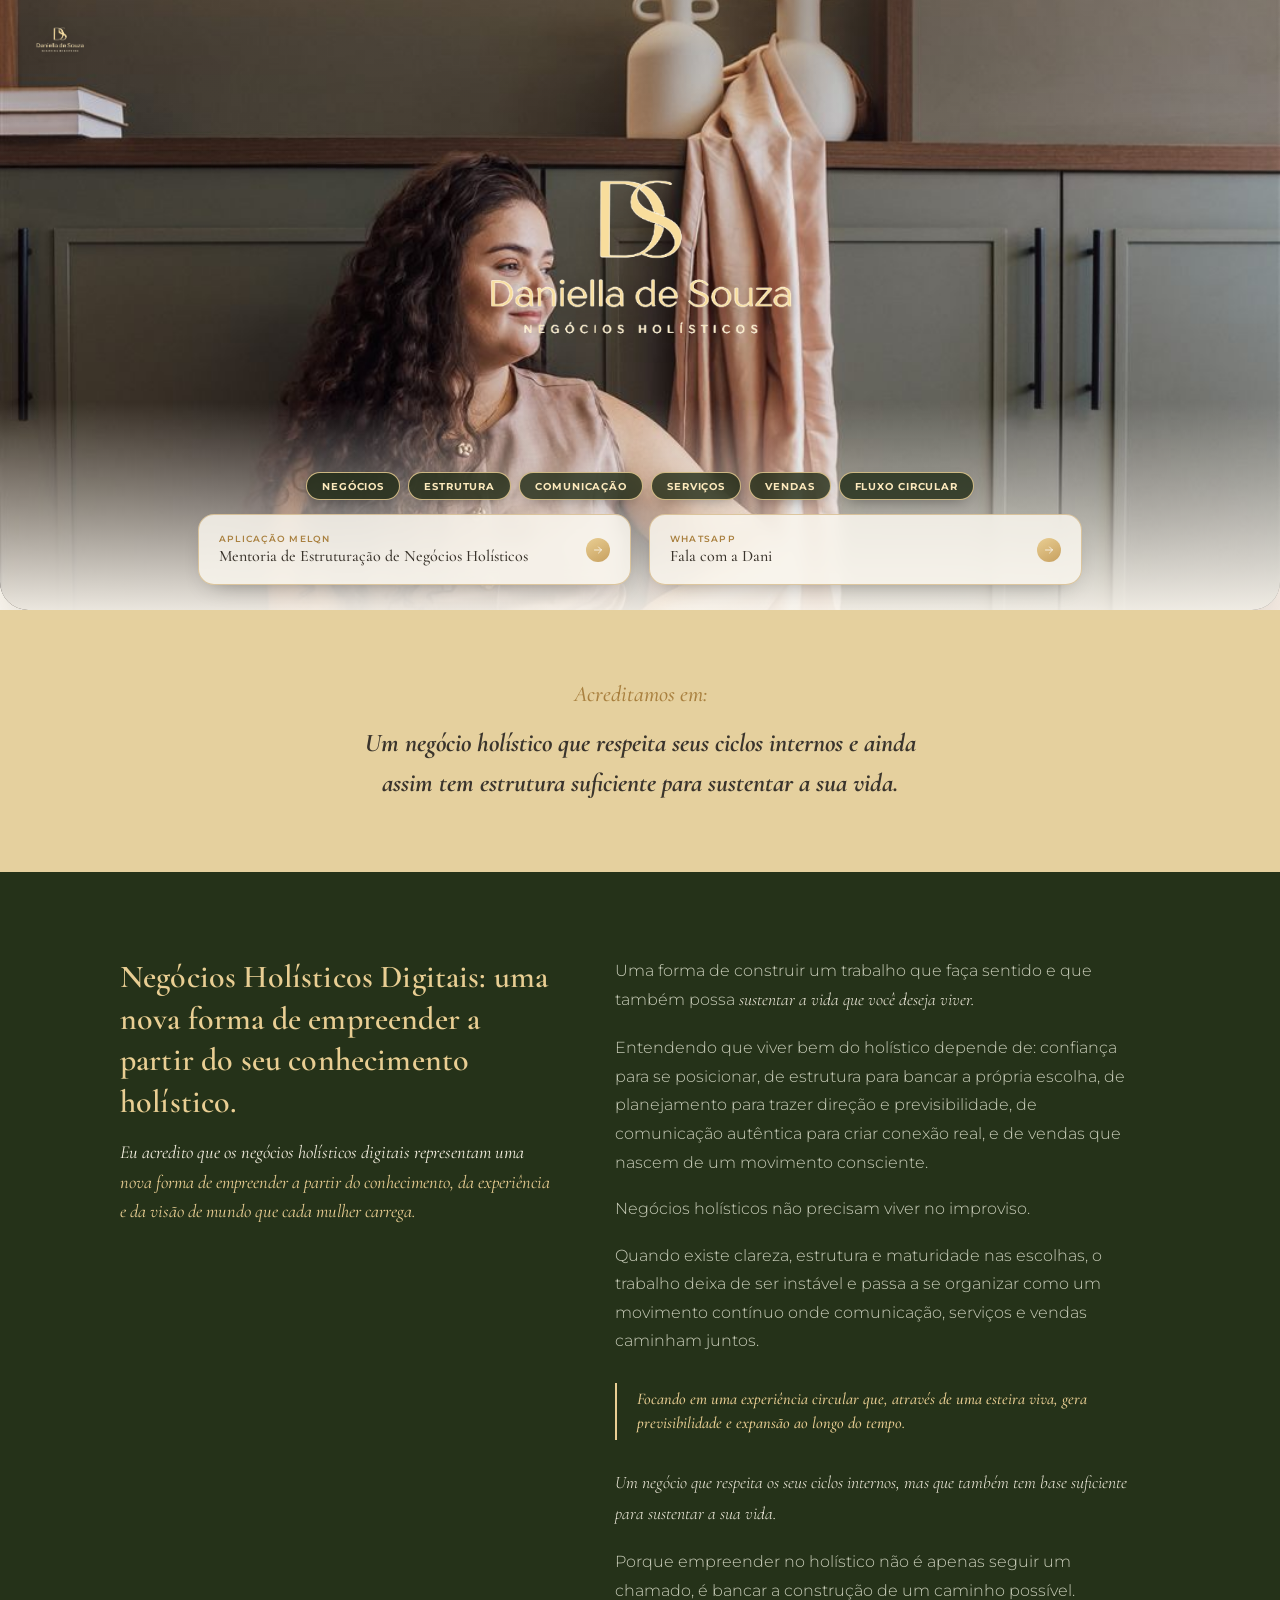
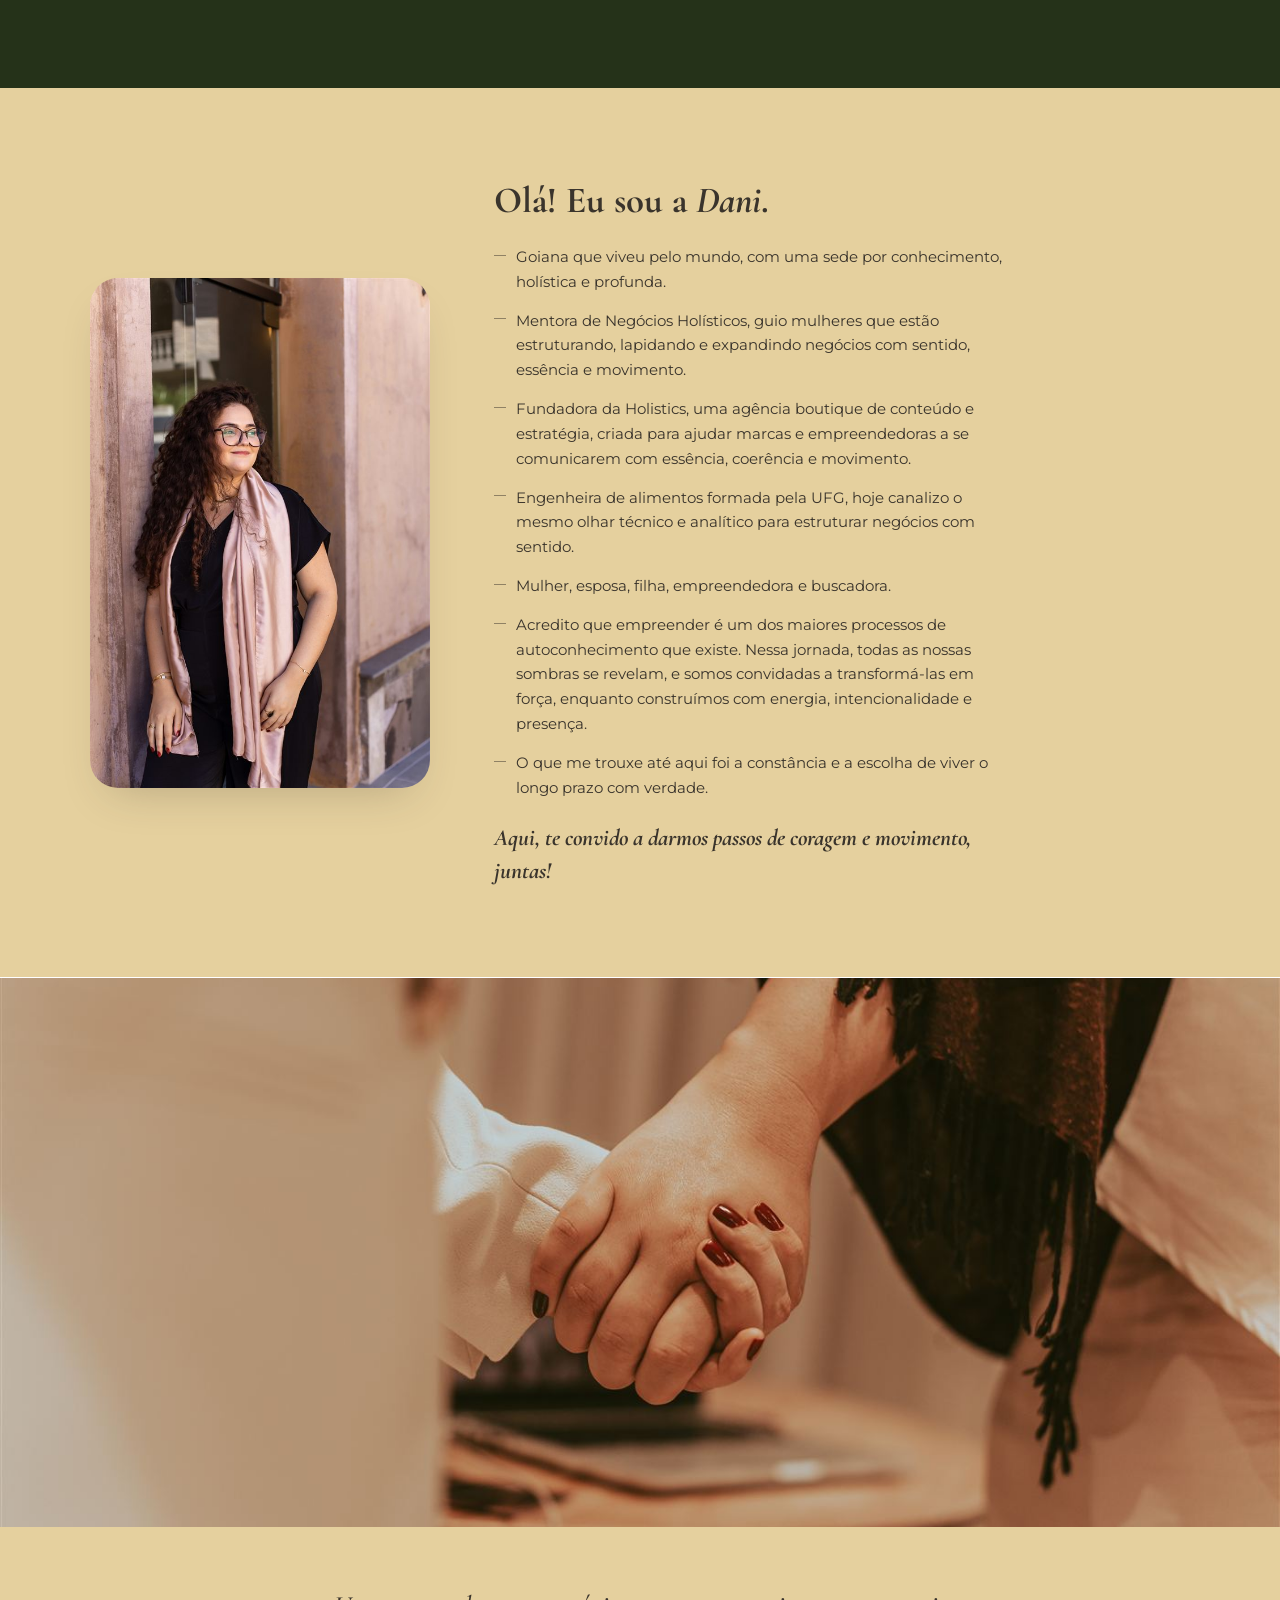
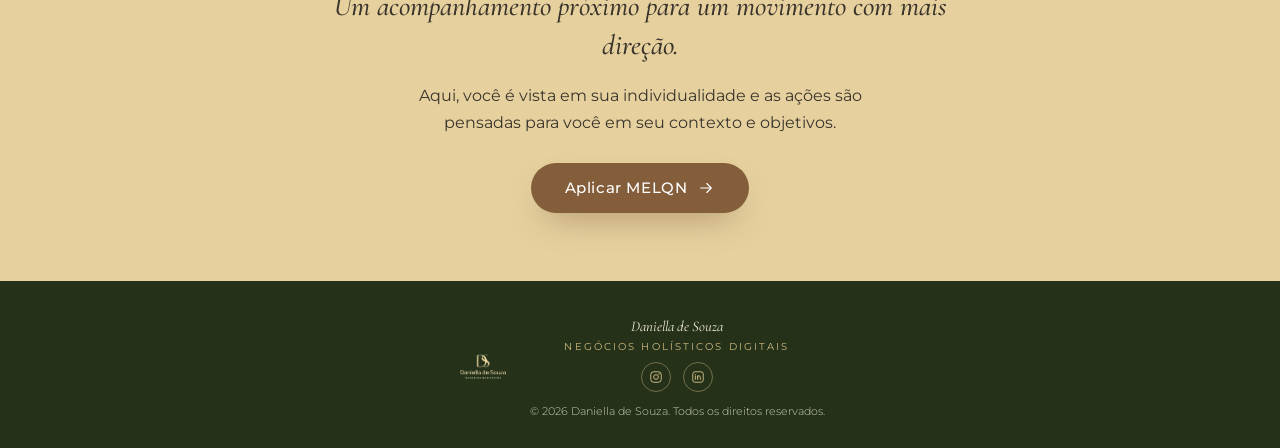
==== home/index.html @ 1b96b74e "Mover site para /home e redirecionar a raiz para /home" ====
<!DOCTYPE html>
<html lang="pt-BR">
<head>
<meta charset="UTF-8">
<meta name="viewport" content="width=device-width, initial-scale=1, viewport-fit=cover">
<title>Daniella de Souza — Negócios Holísticos</title>
<meta name="description" content="Mentora de Negócios Holísticos. Um acompanhamento próximo para um movimento com mais direção.">

<meta property="og:title" content="Daniella de Souza — Negócios Holísticos">
<meta property="og:description" content="Um acompanhamento próximo para um movimento com mais direção.">
<meta property="og:image" content="assets/hero.jpg">
<meta property="og:type" content="profile">
<meta name="theme-color" content="#F5EFE4">

<link rel="icon" type="image/png" href="assets/logo.png">

<link rel="preconnect" href="https://fonts.googleapis.com">
<link rel="preconnect" href="https://fonts.gstatic.com" crossorigin>
<link href="https://fonts.googleapis.com/css2?family=Cormorant+Garamond:ital,wght@0,300;0,400;0,500;0,600;0,700;1,400;1,500;1,600;1,700&family=Montserrat:wght@300;400;500;600;700&display=swap" rel="stylesheet">

<link rel="stylesheet" href="css/style.css">
</head>
<body>

<div class="backdrop" aria-hidden="true"></div>

<img class="site-logo" src="assets/logo.png" alt="Daniella de Souza — Negócios Holísticos">

<main class="page">

  <!-- Bloco 1 — Capa -->
  <header class="hero reveal" data-reveal>
    <div class="hero__frame">
      <img class="hero__img" src="assets/hero.jpg" alt="Daniella de Souza" width="1067" height="1600">
      <div class="hero__overlay"></div>
      <img class="hero__logo" src="assets/logo.png" alt="Daniella de Souza — Negócios Holísticos">

      <div class="hero__overlay-content">
        <ul class="hero__keywords">
          <li>Negócios</li>
          <li>Estrutura</li>
          <li>Comunicação</li>
          <li>Serviços</li>
          <li>Vendas</li>
          <li>Fluxo circular</li>
        </ul>

        <nav class="links" aria-label="Links">
          <a class="link-card" href="https://form.respondi.app/4OefcduW" target="_blank" rel="noopener noreferrer">
            <span class="link-card__text">
              <span class="link-card__eyebrow">Aplicação MELQN</span>
              <span class="link-card__title">Mentoria de Estruturação de Negócios Holísticos</span>
            </span>
            <span class="link-card__arrow" aria-hidden="true">
              <svg viewBox="0 0 24 24" fill="none"><path d="M5 12h14M13 6l6 6-6 6" stroke="currentColor" stroke-width="1.5" stroke-linecap="round" stroke-linejoin="round"/></svg>
            </span>
          </a>

          <a class="link-card" href="https://wa.me/5562981904847" target="_blank" rel="noopener noreferrer">
            <span class="link-card__text">
              <span class="link-card__eyebrow">WhatsApp</span>
              <span class="link-card__title">Fala com a Dani</span>
            </span>
            <span class="link-card__arrow" aria-hidden="true">
              <svg viewBox="0 0 24 24" fill="none"><path d="M5 12h14M13 6l6 6-6 6" stroke="currentColor" stroke-width="1.5" stroke-linecap="round" stroke-linejoin="round"/></svg>
            </span>
          </a>
        </nav>
      </div>
    </div>
  </header>

  <!-- Bloco 2 — Identidade -->
  <section class="block-identity reveal" data-reveal>
    <h1 class="sr-only">Daniella de Souza — Negócios Holísticos</h1>
    <p class="block-identity__label">Acreditamos em:</p>
    <p class="block-identity__text">Um negócio holístico que respeita seus ciclos internos e ainda assim tem estrutura suficiente para sustentar a sua vida.</p>
  </section>

  <!-- Bloco 3 — Posicionamento -->
  <section class="position reveal" data-reveal>
    <div class="position__grid">
      <div class="position__col1">
        <h2 class="position__title">Negócios Holísticos Digitais: uma nova forma de empreender a partir do seu conhecimento holístico.</h2>
        <p class="position__lead">Eu acredito que os negócios holísticos digitais representam uma <em>nova forma de empreender a partir do conhecimento, da experiência e da visão de mundo que cada mulher carrega.</em></p>
      </div>

      <div class="position__body">
        <p>Uma forma de construir um trabalho que faça sentido e que também possa <em>sustentar a vida que você deseja viver.</em></p>

        <p>Entendendo que viver bem do holístico depende de: confiança para se posicionar, de estrutura para bancar a própria escolha, de planejamento para trazer direção e previsibilidade, de comunicação autêntica para criar conexão real, e de vendas que nascem de um movimento consciente.</p>

        <p>Negócios holísticos não precisam viver no improviso.</p>

        <p>Quando existe clareza, estrutura e maturidade nas escolhas, o trabalho deixa de ser instável e passa a se organizar como um movimento contínuo onde comunicação, serviços e vendas caminham juntos.</p>

        <blockquote class="position__highlight">Focando em uma experiência circular que, através de uma esteira viva, gera previsibilidade e expansão ao longo do tempo.</blockquote>

        <p><em>Um negócio que respeita os seus ciclos internos, mas que também tem base suficiente para sustentar a sua vida.</em></p>

        <p>Porque empreender no holístico não é apenas seguir um chamado, é bancar a construção de um caminho possível.</p>
      </div>
    </div>
  </section>

  <!-- Bloco 4 — Apresentação -->
  <section class="about reveal" data-reveal>
    <div class="about__inner">
      <div class="about__photo">
        <img src="assets/perfil.jpg" alt="Daniella de Souza" width="600" height="900" loading="lazy">
      </div>
      <div class="about__text">
        <h2 class="about__title">Olá! Eu sou a <em>Dani</em>.</h2>
        <ul class="about__list">
          <li>Goiana que viveu pelo mundo, com uma sede por conhecimento, holística e profunda.</li>
          <li>Mentora de Negócios Holísticos, guio mulheres que estão estruturando, lapidando e expandindo negócios com sentido, essência e movimento.</li>
          <li>Fundadora da Holistics, uma agência boutique de conteúdo e estratégia, criada para ajudar marcas e empreendedoras a se comunicarem com essência, coerência e movimento.</li>
          <li>Engenheira de alimentos formada pela UFG, hoje canalizo o mesmo olhar técnico e analítico para estruturar negócios com sentido.</li>
          <li>Mulher, esposa, filha, empreendedora e buscadora.</li>
          <li>Acredito que empreender é um dos maiores processos de autoconhecimento que existe. Nessa jornada, todas as nossas sombras se revelam, e somos convidadas a transformá-las em força, enquanto construímos com energia, intencionalidade e presença.</li>
          <li>O que me trouxe até aqui foi a constância e a escolha de viver o longo prazo com verdade.</li>
        </ul>
        <p class="about__closing">Aqui, te convido a darmos passos de coragem e movimento, juntas!</p>
      </div>
    </div>
  </section>

  <!-- Bloco 5 — CTA final -->
  <section class="final-cta reveal" data-reveal aria-label="Chamada final para ação">
    <div class="final-cta__photo">
      <img src="assets/final.jpg" alt="Um acompanhamento próximo, mãos dadas" width="1400" height="933" loading="lazy">
    </div>
    <div class="final-cta__content">
      <p class="final-cta__quote">Um acompanhamento próximo para um movimento com mais direção.</p>
      <p class="final-cta__text">Aqui, você é vista em sua individualidade e as ações são pensadas para você em seu contexto e objetivos.</p>
      <a class="cta-button" href="https://form.respondi.app/4OefcduW" target="_blank" rel="noopener noreferrer">
        <span>Aplicar MELQN</span>
        <svg viewBox="0 0 24 24" fill="none" aria-hidden="true"><path d="M5 12h14M13 6l6 6-6 6" stroke="currentColor" stroke-width="1.5" stroke-linecap="round" stroke-linejoin="round"/></svg>
      </a>
    </div>
  </section>

  <!-- Rodapé -->
  <footer class="footer reveal" data-reveal>
    <img class="footer__logo" src="assets/logo.png" alt="Daniella de Souza — Negócios Holísticos">

    <div class="footer__content">
      <p class="footer__brand">Daniella de Souza</p>
      <p class="footer__sub">Negócios Holísticos Digitais</p>

      <div class="footer__social">
        <a href="https://www.instagram.com/danielladesouzat/" target="_blank" rel="noopener noreferrer" aria-label="Instagram de Daniella de Souza">
          <svg viewBox="0 0 24 24" fill="none"><rect x="3" y="3" width="18" height="18" rx="5" stroke="currentColor" stroke-width="1.4"/><circle cx="12" cy="12" r="4" stroke="currentColor" stroke-width="1.4"/><circle cx="17.2" cy="6.8" r="1.1" fill="currentColor"/></svg>
        </a>
        <a href="https://www.linkedin.com/in/daniella-de-souzaa/" target="_blank" rel="noopener noreferrer" aria-label="LinkedIn de Daniella de Souza">
          <svg viewBox="0 0 24 24" fill="none"><rect x="3" y="3" width="18" height="18" rx="4" stroke="currentColor" stroke-width="1.4"/><path d="M7.5 10v6.2M7.5 7.6v.01M11.3 16.2V10M11.3 12.6c0-1.5 1-2.6 2.4-2.6 1.5 0 2.3 1 2.3 2.7v3.5" stroke="currentColor" stroke-width="1.4" stroke-linecap="round" stroke-linejoin="round"/></svg>
        </a>
      </div>

      <p class="footer__rights">© 2026 Daniella de Souza. Todos os direitos reservados.</p>
    </div>
  </footer>

</main>

<script src="js/script.js"></script>
</body>
</html>
---- home/css/style.css ----
/* ---------------------------------------------------
   Daniella de Souza — Link da Bio
   Estilo: minimalista / editorial / light / gradiente
--------------------------------------------------- */

:root{
  --cream:        #FAF6EE;
  --blush:        #F2E3DA;
  --sage:         #E9EAD9;
  --ink:          #3A342C;
  --ink-soft:     #6B6255;
  --gold:         #C7A05F;
  --gold-light:   #E9CE93;
  --gold-deep:    #A9803F;
  --rose:         #C98F6D;
  --white:        #FFFFFF;

  --block-gold:   #E5D09E;
  --block-dark:   #253219;
  --dark-text:    #F3EEDF;
  --dark-text-soft: #C9CDB9;

  /* "The Seasons" é uma fonte paga (não incluída no projeto).
     Assim que os arquivos licenciados forem adicionados em assets/fonts,
     basta declarar um @font-face "The Seasons" que ela entra automaticamente aqui. */
  --display: 'The Seasons', 'Cormorant Garamond', 'Times New Roman', serif;
  --serif: 'Cormorant Garamond', 'Times New Roman', serif;
  --sans:  'Montserrat', 'Helvetica Neue', Arial, sans-serif;

  --radius-lg: 28px;
  --radius-md: 18px;
  --shadow-soft: 0 20px 45px -20px rgba(58, 52, 44, 0.28);
}

*{ box-sizing: border-box; }

html{ scroll-behavior: smooth; }

body{
  margin: 0;
  min-height: 100svh;
  font-family: var(--sans);
  font-weight: 300;
  color: var(--ink);
  -webkit-font-smoothing: antialiased;
  text-rendering: optimizeLegibility;
  position: relative;
  overflow-x: hidden;
}

.backdrop{
  position: fixed;
  inset: 0;
  z-index: -1;
  background:
    radial-gradient(120% 65% at 15% 0%, var(--blush) 0%, transparent 60%),
    radial-gradient(120% 70% at 100% 15%, var(--sage) 0%, transparent 55%),
    linear-gradient(160deg, var(--cream) 0%, var(--cream) 55%, var(--blush) 100%);
}

.page{
  width: 100%;
  max-width: 480px;
  margin: 0 auto;
  padding: 0;
  display: flex;
  flex-direction: column;
  align-items: center;
  overflow: hidden;
}

.eyebrow{
  display: inline-block;
  font-family: var(--sans);
  font-weight: 500;
  font-size: 0.7rem;
  letter-spacing: 0.28em;
  text-transform: uppercase;
  color: var(--gold-deep);
}

.sr-only{
  position: absolute;
  width: 1px;
  height: 1px;
  padding: 0;
  margin: -1px;
  overflow: hidden;
  clip: rect(0, 0, 0, 0);
  white-space: nowrap;
  border: 0;
}

/* ---------- Scroll reveal ---------- */

.reveal{
  opacity: 0;
  transform: translateY(28px);
  transition: opacity 900ms cubic-bezier(.22,.61,.36,1), transform 900ms cubic-bezier(.22,.61,.36,1);
  will-change: opacity, transform;
}

.reveal.is-visible{
  opacity: 1;
  transform: translateY(0);
}

@media (prefers-reduced-motion: reduce){
  html{ scroll-behavior: auto; }
  .reveal{ transition: none; opacity: 1; transform: none; }
}

/* ---------- Logo fixa (canto superior esquerdo) ---------- */

.site-logo{
  position: fixed;
  top: 16px;
  left: 16px;
  z-index: 50;
  width: 42px;
  height: auto;
  filter: drop-shadow(0 2px 6px rgba(0,0,0,0.35));
  pointer-events: none;
}

@media (min-width: 1000px){
  .site-logo{
    top: 24px;
    left: 32px;
    width: 56px;
  }
}

/* ---------- Hero ---------- */

.hero{
  position: relative;
  width: 100%;
  display: flex;
  flex-direction: column;
  align-items: center;
}

.hero__frame{
  position: relative;
  width: 100%;
  aspect-ratio: 2 / 3;
  overflow: hidden;
  border-radius: 0 0 var(--radius-lg) var(--radius-lg);
  box-shadow: var(--shadow-soft);
}

.hero__img{
  width: 100%;
  height: 100%;
  object-fit: cover;
  display: block;
}

.hero__overlay{
  position: absolute;
  inset: 0;
  background: linear-gradient(180deg, rgba(58,52,44,0.20) 0%, rgba(58,52,44,0) 30%, rgba(58,52,44,0) 66%, rgba(250,246,238,0.92) 100%);
}

.hero__logo{
  position: absolute;
  top: 42%;
  left: 50%;
  transform: translate(-50%, -50%);
  width: clamp(260px, 74vw, 380px);
  height: auto;
  filter: drop-shadow(0 4px 14px rgba(0,0,0,0.28));
}

.hero__overlay-content{
  position: absolute;
  left: 0;
  right: 0;
  bottom: 4%;
  z-index: 2;
  display: flex;
  flex-direction: column;
  align-items: center;
  gap: 14px;
}

.hero__keywords{
  margin: 0;
  padding: 0 18px;
  list-style: none;
  display: flex;
  flex-wrap: wrap;
  align-items: center;
  justify-content: center;
  gap: 8px;
}

.hero__keywords li{
  padding: 7px 15px;
  border-radius: 999px;
  background: rgba(29, 40, 19, 0.78);
  border: 1px solid rgba(233, 206, 147, 0.85);
  backdrop-filter: blur(8px);
  -webkit-backdrop-filter: blur(8px);
  box-shadow: 0 6px 16px -8px rgba(0,0,0,0.5);
  font-family: var(--sans);
  font-weight: 700;
  font-size: 0.62rem;
  letter-spacing: 0.09em;
  text-transform: uppercase;
  color: #FCE9BC;
  white-space: nowrap;
}

/* ---------- Link cards (CTA da capa) ---------- */

.links{
  width: 100%;
  padding: 0 10px;
  display: grid;
  grid-template-columns: 1fr 1fr;
  gap: 8px;
}

.link-card{
  position: relative;
  display: flex;
  flex-direction: row;
  align-items: center;
  justify-content: space-between;
  gap: 10px;
  width: 100%;
  padding: 10px 12px;
  border-radius: 16px;
  text-decoration: none;
  color: var(--ink);
  background: rgba(250, 246, 238, 0.85);
  border: 1px solid rgba(199, 160, 95, 0.55);
  backdrop-filter: blur(8px);
  -webkit-backdrop-filter: blur(8px);
  box-shadow: 0 10px 24px -14px rgba(0,0,0,0.45);
  transition: background-color 260ms ease, transform 260ms ease, box-shadow 260ms ease, border-color 260ms ease;
}

.link-card:hover,
.link-card:focus-visible{
  background: var(--block-gold);
  transform: translateY(-3px);
  border-color: var(--gold);
  box-shadow: 0 20px 38px -16px rgba(169, 128, 63, 0.45);
}

.link-card:active{
  transform: translateY(0);
}

.link-card__text{
  display: flex;
  flex-direction: column;
  gap: 3px;
}

.link-card__eyebrow{
  font-family: var(--sans);
  font-weight: 600;
  font-size: 0.55rem;
  letter-spacing: 0.14em;
  text-transform: uppercase;
  color: var(--gold-deep);
}

.link-card__title{
  font-family: var(--serif);
  font-weight: 500;
  font-size: 0.8rem;
  line-height: 1.2;
  color: var(--ink);
}

.link-card__arrow{
  flex: 0 0 auto;
  display: flex;
  align-items: center;
  justify-content: center;
  width: 24px;
  height: 24px;
  border-radius: 50%;
  background: linear-gradient(150deg, var(--gold-light), var(--gold));
  color: var(--white);
  transition: transform 260ms ease;
}

.link-card__arrow svg{ width: 12px; height: 12px; }

.link-card:hover .link-card__arrow{
  transform: translateX(3px);
}

/* ---------- Bloco 2 — Identidade ---------- */

.block-identity{
  margin-top: 0;
  width: 100%;
  text-align: center;
  padding: 58px 32px;
  background: var(--block-gold);
}

.block-identity__label{
  margin: 0;
  font-family: var(--serif);
  font-style: italic;
  font-weight: 500;
  font-size: 1.2rem;
  color: var(--gold-deep);
}

.block-identity__text{
  margin: 16px auto 0;
  max-width: 380px;
  font-family: var(--serif);
  font-weight: 700;
  font-style: italic;
  font-size: 1.34rem;
  line-height: 1.55;
  color: var(--ink);
}

/* ---------- Bloco 3 — Posicionamento ---------- */

.position{
  margin-top: 0;
  width: 100%;
  padding: 60px 22px;
  text-align: center;
  background: var(--block-dark);
}

.position__grid{
  display: flex;
  flex-wrap: wrap;
  gap: 20px;
  text-align: left;
}

.position__col1{
  flex: 1 1 165px;
  min-width: 0;
  display: flex;
  flex-direction: column;
  gap: 16px;
}

.position__title{
  margin: 0;
  font-family: var(--serif);
  font-weight: 600;
  font-size: clamp(1.4rem, 5.6vw, 1.9rem);
  line-height: 1.3;
  letter-spacing: 0.005em;
  color: var(--gold-light);
}

.position__lead{
  margin: 0;
  font-family: var(--serif);
  font-style: italic;
  font-weight: 400;
  font-size: 1.02rem;
  line-height: 1.6;
  color: var(--dark-text);
}

.position__lead em{
  font-style: italic;
  color: var(--gold-light);
}

.position__body{
  flex: 1.5 1 205px;
  min-width: 0;
  display: flex;
  flex-direction: column;
  gap: 18px;
  text-align: left;
}

.position__body p{
  margin: 0;
  font-family: var(--sans);
  font-weight: 300;
  font-size: 0.96rem;
  line-height: 1.75;
  color: var(--dark-text-soft);
}

.position__body em{
  font-style: italic;
  font-family: var(--serif);
  font-size: 1.08em;
  color: var(--dark-text);
}

.position__highlight{
  margin: 10px 0;
  padding: 4px 0 4px 20px;
  border-left: 2px solid var(--gold-light);
  font-family: var(--serif);
  font-style: italic;
  font-weight: 500;
  font-size: 1.28rem;
  line-height: 1.5;
  color: var(--gold-light);
}

/* ---------- Bloco 4 — Apresentação ---------- */

.about{
  margin-top: 0;
  width: 100%;
  padding: 56px 28px;
  background: var(--block-gold);
}

.about__inner{
  display: flex;
  flex-direction: column;
  align-items: center;
  gap: 28px;
  text-align: center;
}

.about__photo{
  width: 62%;
  max-width: 260px;
  aspect-ratio: 2 / 3;
  border-radius: var(--radius-lg);
  overflow: hidden;
  box-shadow: var(--shadow-soft);
}

.about__photo img{
  width: 100%;
  height: 100%;
  object-fit: cover;
  display: block;
}

.about__text{
  width: 100%;
}

.about__title{
  margin: 0 0 22px;
  font-family: var(--serif);
  font-weight: 700;
  font-size: clamp(1.9rem, 6.6vw, 2.3rem);
  color: var(--ink);
}

.about__title em{
  font-style: italic;
  color: var(--ink);
}

.about__list{
  list-style: none;
  margin: 0 0 22px;
  padding: 0;
  display: flex;
  flex-direction: column;
  gap: 14px;
  text-align: left;
}

.about__list li{
  position: relative;
  padding-left: 22px;
  font-family: var(--sans);
  font-weight: 400;
  font-size: 0.94rem;
  line-height: 1.65;
  color: var(--ink);
}

.about__list li::before{
  content: "";
  position: absolute;
  left: 0;
  top: 0.65em;
  width: 12px;
  height: 1px;
  background: var(--ink);
  opacity: 0.5;
}

.about__closing{
  margin: 0;
  font-family: var(--serif);
  font-style: italic;
  font-weight: 700;
  font-size: 1.45rem;
  line-height: 1.4;
  color: var(--ink);
}

/* ---------- Bloco 5 — CTA final ---------- */

.final-cta{
  margin-top: 0;
  width: 100%;
  text-align: center;
  background: var(--block-gold);
  overflow: hidden;
}

.final-cta__photo{
  width: 100%;
  aspect-ratio: 16 / 10;
  overflow: hidden;
}

.final-cta__photo img{
  width: 100%;
  height: 100%;
  object-fit: cover;
  display: block;
}

.final-cta__content{
  padding: 40px 34px 46px;
  display: flex;
  flex-direction: column;
  align-items: center;
  gap: 18px;
}

.final-cta__quote{
  margin: 0;
  font-family: var(--serif);
  font-weight: 500;
  font-style: italic;
  font-size: clamp(1.4rem, 5.6vw, 1.75rem);
  line-height: 1.4;
  color: var(--ink);
}

.final-cta__text{
  margin: 0;
  max-width: 360px;
  font-family: var(--sans);
  font-weight: 400;
  font-size: 0.98rem;
  line-height: 1.7;
  color: var(--ink);
}

.cta-button{
  margin-top: 8px;
  display: inline-flex;
  align-items: center;
  gap: 10px;
  padding: 16px 34px;
  border-radius: 999px;
  text-decoration: none;
  font-family: var(--sans);
  font-weight: 500;
  font-size: 0.92rem;
  letter-spacing: 0.04em;
  color: var(--white);
  background: #845E3B;
  box-shadow: 0 16px 32px -14px rgba(132, 94, 59, 0.6);
  transition: transform 260ms ease, box-shadow 260ms ease, background-color 260ms ease;
}

.cta-button svg{ width: 18px; height: 18px; transition: transform 260ms ease; }

.cta-button:hover{
  transform: translateY(-2px);
  background-color: #714E30;
  box-shadow: 0 20px 38px -14px rgba(132, 94, 59, 0.7);
}

.cta-button:hover svg{ transform: translateX(3px); }

.cta-button:active{ transform: translateY(0); }

/* ---------- Rodapé ---------- */

.footer{
  margin-top: 0;
  width: 100%;
  padding: 30px 32px;
  display: flex;
  flex-direction: row;
  align-items: center;
  justify-content: center;
  gap: 20px;
  background: var(--block-dark);
}

.footer__logo{
  flex: 0 0 auto;
  width: 54px;
  height: auto;
}

.footer__content{
  display: flex;
  flex-direction: column;
  align-items: center;
  text-align: center;
  gap: 6px;
}

.footer__social{
  display: flex;
  align-items: center;
  gap: 12px;
  margin-top: 4px;
}

.footer__social a{
  display: flex;
  align-items: center;
  justify-content: center;
  width: 30px;
  height: 30px;
  border-radius: 50%;
  border: 1px solid rgba(233, 206, 147, 0.4);
  color: var(--gold-light);
  transition: transform 220ms ease, border-color 220ms ease, background-color 220ms ease;
}

.footer__social a:hover{
  transform: translateY(-2px);
  border-color: var(--gold-light);
  background: rgba(233, 206, 147, 0.12);
}

.footer__social svg{ width: 14px; height: 14px; }

.footer__brand{
  margin: 2px 0 0;
  font-family: var(--serif);
  font-style: italic;
  font-weight: 400;
  font-size: 0.92rem;
  color: var(--dark-text);
}

.footer__sub{
  margin: 0;
  font-family: var(--sans);
  font-weight: 400;
  font-size: 0.6rem;
  letter-spacing: 0.22em;
  text-transform: uppercase;
  color: var(--gold-light);
  opacity: 0.85;
}

.footer__rights{
  margin: 6px 0 0;
  font-family: var(--sans);
  font-weight: 300;
  font-size: 0.68rem;
  color: var(--dark-text-soft);
}

/* ---------- Apenas mobile (celular) ---------- */

@media (max-width: 559px){
  .hero__logo{
    width: clamp(190px, 52vw, 260px);
    top: 21%;
  }

  .position__grid{
    flex-direction: column;
  }

  .about__inner{
    flex-direction: column;
  }
}

/* ---------- Desktop refinement (tablet / card flutuante) ---------- */

@media (min-width: 560px) and (max-width: 999px){
  body{
    padding: 48px 16px;
    display: flex;
    justify-content: center;
  }
  .page{
    background: rgba(255,255,255,0.35);
    border-radius: 40px;
    box-shadow: 0 40px 90px -40px rgba(58,52,44,0.35);
  }
  .hero__frame{
    border-radius: 0;
  }
}

@media (min-width: 560px){
  .about__inner{
    flex-direction: row;
    align-items: center;
    text-align: left;
    gap: 34px;
  }
  .about__photo{
    flex: 0 0 42%;
    width: 42%;
  }
  .about__title,
  .about__closing{
    text-align: left;
  }
}

/* ---------- Desktop largo (tablet grande, ainda em cartão) ---------- */

@media (min-width: 860px) and (max-width: 999px){
  .page{
    max-width: 760px;
  }
}

@media (min-width: 860px){
  .hero__frame{
    aspect-ratio: 4 / 3;
  }

  .hero__logo{
    width: clamp(320px, 30vw, 460px);
  }

  .links{
    padding: 0 24px;
    gap: 14px;
  }

  .link-card{
    padding: 18px 20px;
  }

  .link-card__title{
    font-size: 1rem;
  }

  .block-identity{
    padding: 64px 56px;
  }

  .block-identity__label{
    font-size: 1.3rem;
  }

  .block-identity__text{
    max-width: 480px;
    font-size: 1.5rem;
  }

  .position{
    padding: 84px 56px;
  }

  .position__grid{
    max-width: 700px;
    margin: 0 auto;
    gap: 48px;
  }

  .position__col1{
    flex: 1 1 260px;
  }

  .position__title{
    font-size: clamp(1.9rem, 2.6vw, 2.3rem);
  }

  .position__lead{
    font-size: 1.08rem;
  }

  .position__body{
    flex: 1.4 1 320px;
  }

  .position__body p,
  .position__highlight{
    max-width: 460px;
    font-size: 1.02rem;
  }

  .about{
    padding: 84px 56px;
  }

  .about__inner{
    gap: 48px;
  }

  .about__photo{
    max-width: 300px;
  }

  .about__text{
    max-width: 460px;
  }

  .final-cta__content{
    padding: 52px 64px 60px;
  }

  .final-cta__text{
    max-width: 460px;
  }

  .footer{
    padding: 34px 56px 30px;
  }
}

/* ---------- Site completo (desktop largo, sem moldura de cartão) ---------- */

@media (min-width: 1000px){
  body{
    padding: 0;
    display: block;
  }

  .page{
    max-width: 1600px;
    width: 100%;
    background: none;
    border-radius: 0;
    box-shadow: none;
    overflow: visible;
  }

  .hero__frame{
    aspect-ratio: 21 / 10;
  }

  .hero__logo{
    width: clamp(360px, 18vw, 520px);
  }

  .hero__overlay-content{
    left: 0;
    right: 0;
    max-width: 900px;
    margin: 0 auto;
  }

  .links{
    padding: 0 8px;
    gap: 18px;
  }

  .block-identity{
    padding: 70px 56px;
  }

  .block-identity__label{
    font-size: 1.4rem;
  }

  .block-identity__text{
    max-width: 580px;
    font-size: 1.6rem;
  }

  .position__grid{
    max-width: 1040px;
    margin: 0 auto;
    gap: 64px;
  }

  .position__col1{
    flex: 1 1 320px;
  }

  .position__title{
    font-size: clamp(2rem, 2.2vw, 2.5rem);
  }

  .position__lead{
    font-size: 1.15rem;
  }

  .position__body{
    flex: 1.3 1 400px;
  }

  .position__body p,
  .position__highlight{
    max-width: 520px;
  }

  .about{
    padding: 90px 56px;
  }

  .about__inner{
    max-width: 1100px;
    margin: 0 auto;
    gap: 64px;
  }

  .about__photo{
    max-width: 340px;
  }

  .about__text{
    max-width: 520px;
  }

  .final-cta__photo{
    aspect-ratio: 21 / 9;
  }

  .final-cta__content{
    padding: 60px 72px 68px;
  }

  .final-cta__content > *{
    max-width: 640px;
  }

  .final-cta__quote{
    font-size: clamp(1.6rem, 2.2vw, 2rem);
  }

  .final-cta__text{
    max-width: 480px;
  }
}
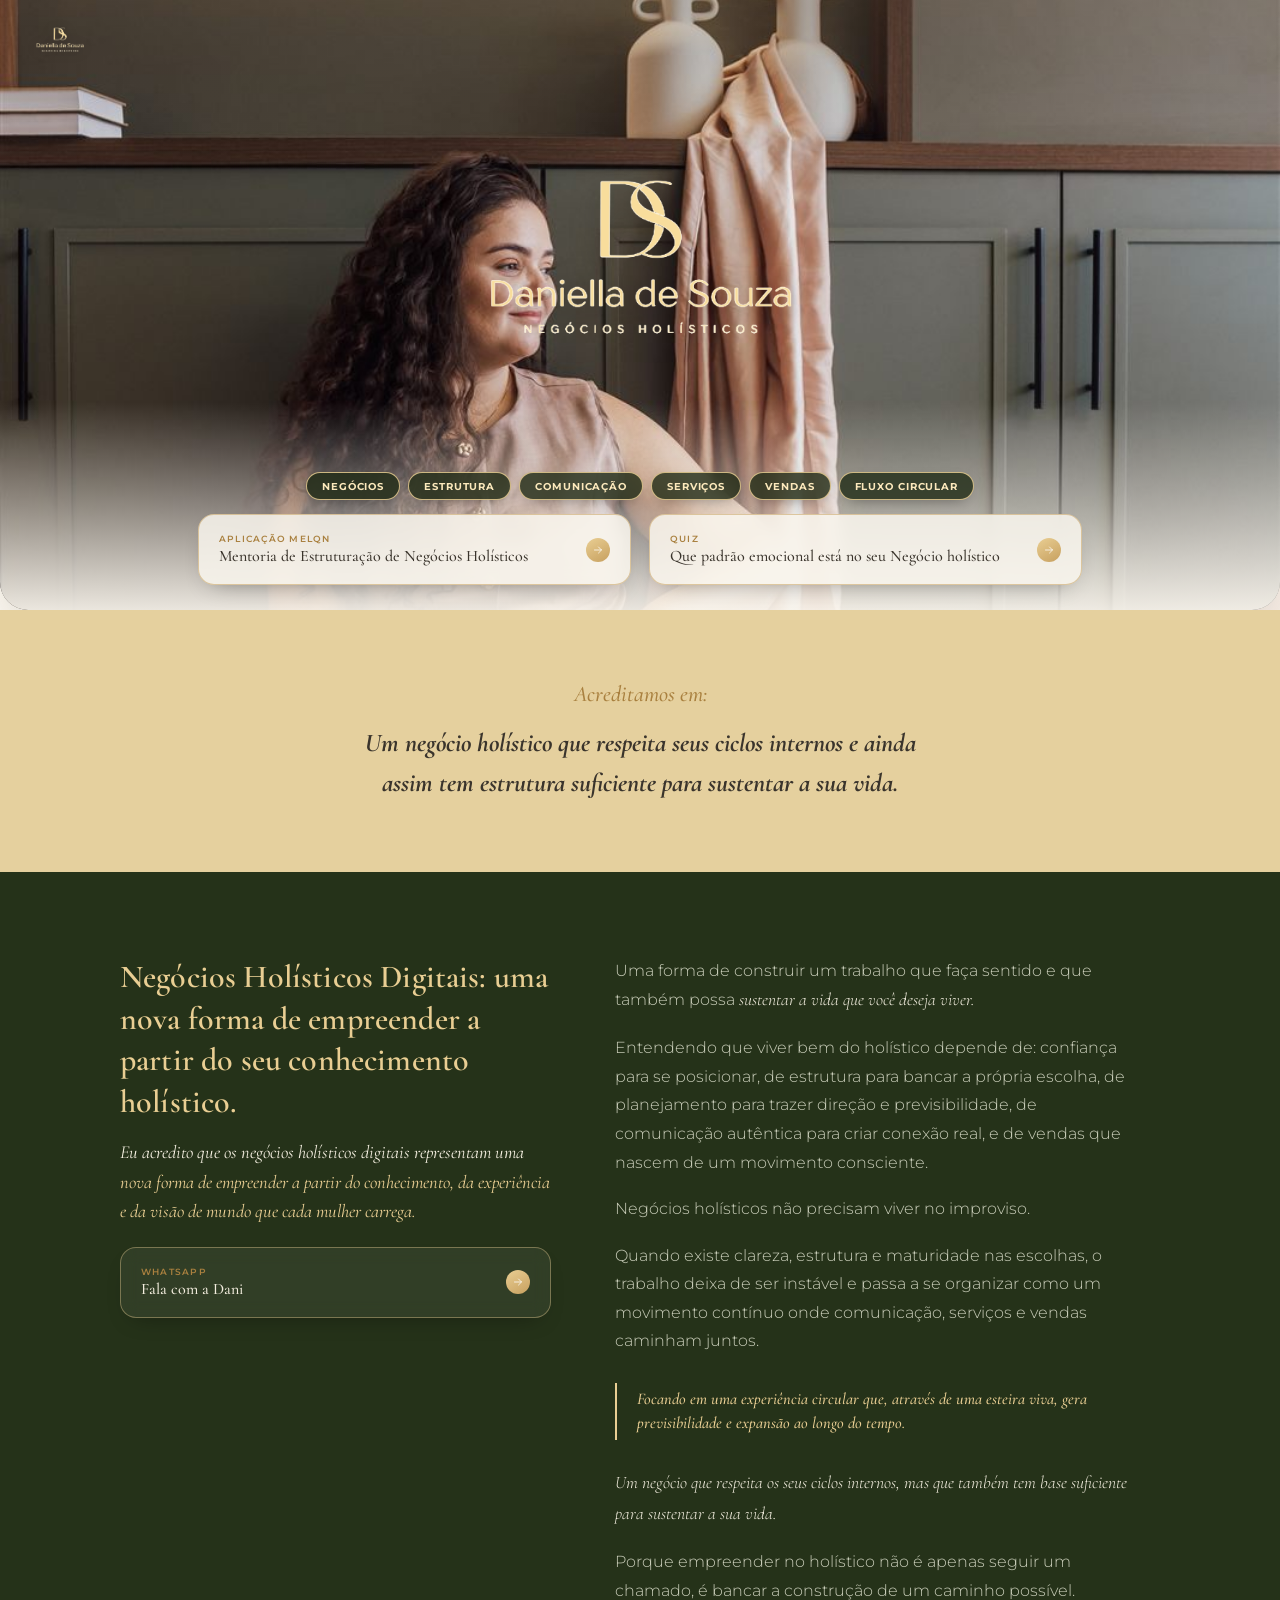
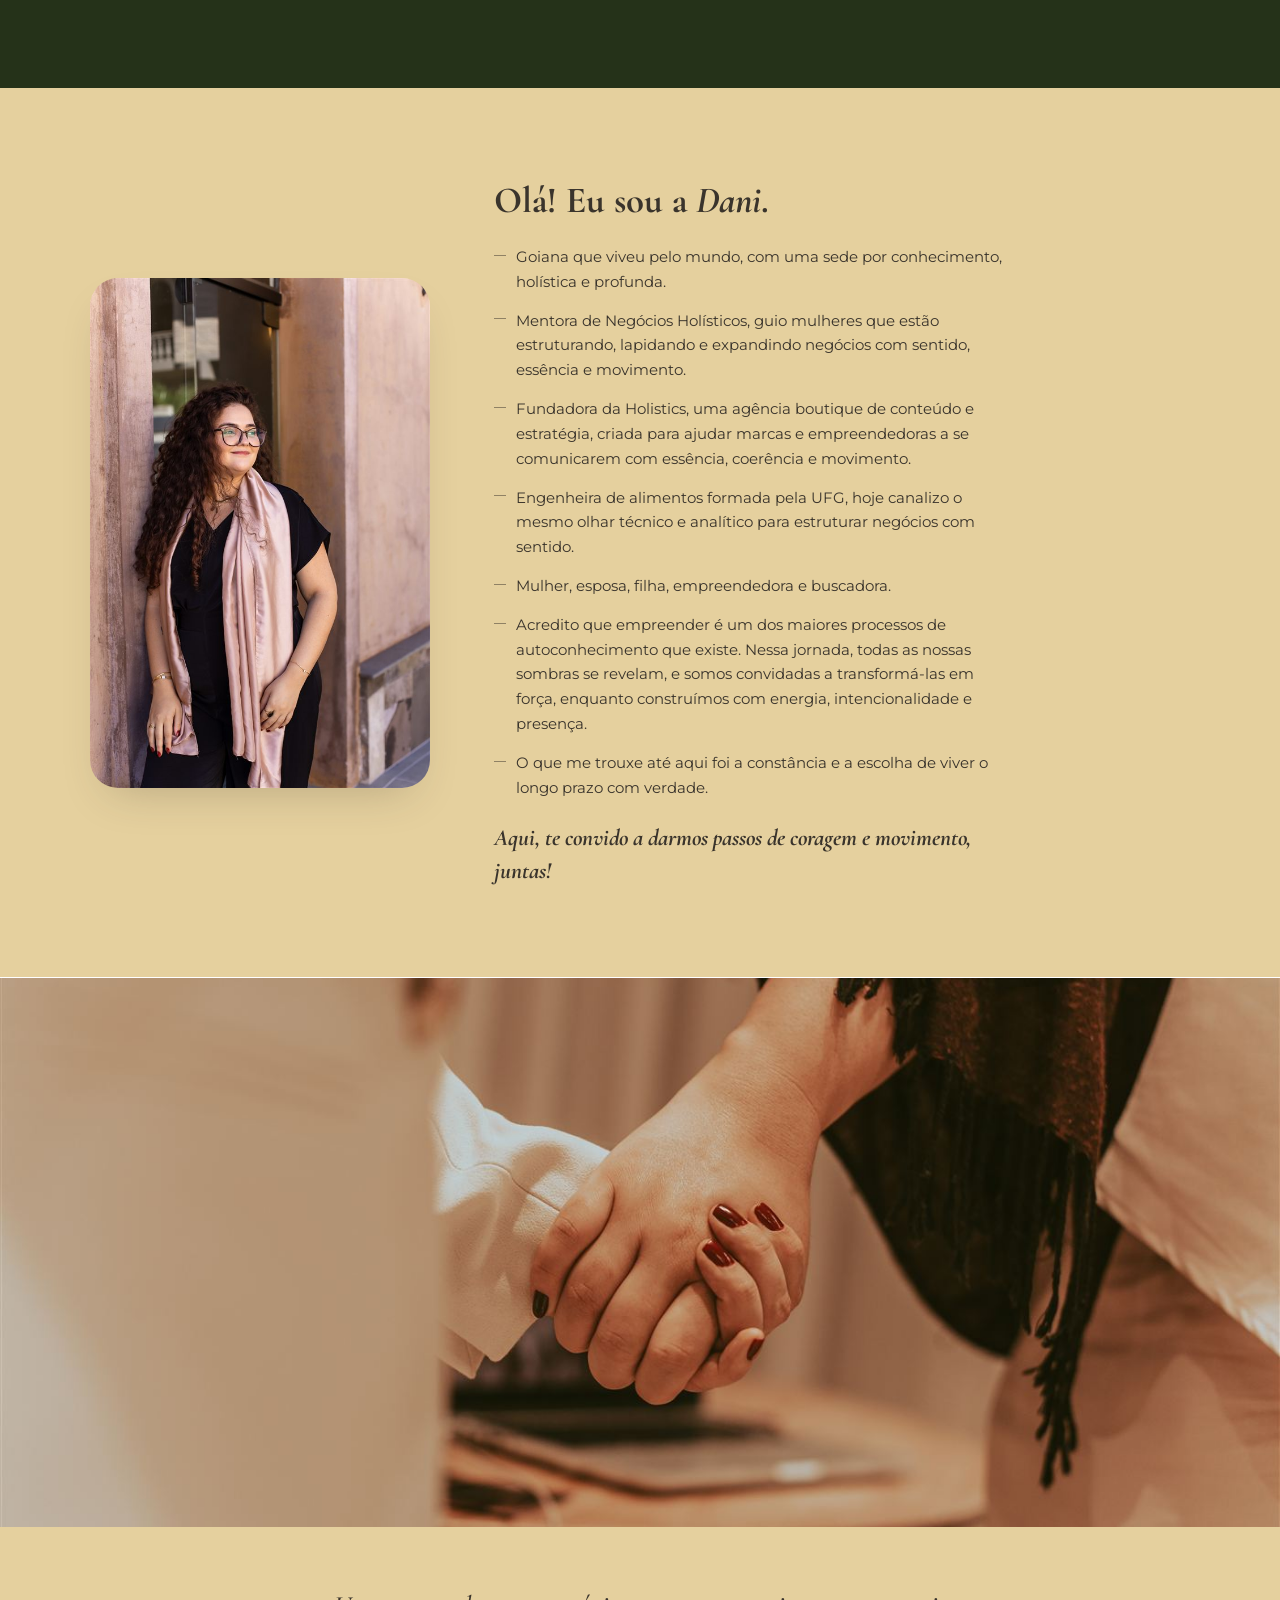
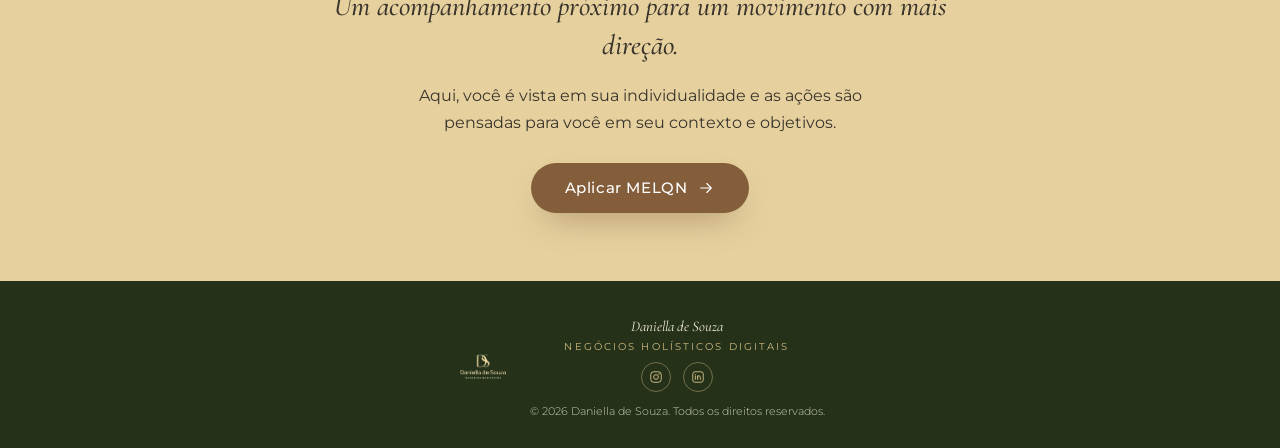
==== commit 5f7ace9d: "Mover card do WhatsApp para o bloco de posicionamento e inserir card do quiz na capa" ====
--- a/home/index.html
+++ b/home/index.html
@@ -56,10 +56,10 @@
             </span>
           </a>
 
-          <a class="link-card" href="https://wa.me/5562981904847" target="_blank" rel="noopener noreferrer">
+          <a class="link-card" href="https://www.negociosholisticos.com.br/quizz" target="_blank" rel="noopener noreferrer">
             <span class="link-card__text">
-              <span class="link-card__eyebrow">WhatsApp</span>
-              <span class="link-card__title">Fala com a Dani</span>
+              <span class="link-card__eyebrow">Quiz</span>
+              <span class="link-card__title">Que padrão emocional está no seu Negócio holístico</span>
             </span>
             <span class="link-card__arrow" aria-hidden="true">
               <svg viewBox="0 0 24 24" fill="none"><path d="M5 12h14M13 6l6 6-6 6" stroke="currentColor" stroke-width="1.5" stroke-linecap="round" stroke-linejoin="round"/></svg>
@@ -83,6 +83,16 @@
       <div class="position__col1">
         <h2 class="position__title">Negócios Holísticos Digitais: uma nova forma de empreender a partir do seu conhecimento holístico.</h2>
         <p class="position__lead">Eu acredito que os negócios holísticos digitais representam uma <em>nova forma de empreender a partir do conhecimento, da experiência e da visão de mundo que cada mulher carrega.</em></p>
+
+        <a class="link-card link-card--on-dark" href="https://wa.me/5562981904847" target="_blank" rel="noopener noreferrer">
+          <span class="link-card__text">
+            <span class="link-card__eyebrow">WhatsApp</span>
+            <span class="link-card__title">Fala com a Dani</span>
+          </span>
+          <span class="link-card__arrow" aria-hidden="true">
+            <svg viewBox="0 0 24 24" fill="none"><path d="M5 12h14M13 6l6 6-6 6" stroke="currentColor" stroke-width="1.5" stroke-linecap="round" stroke-linejoin="round"/></svg>
+          </span>
+        </a>
       </div>
 
       <div class="position__body">
--- a/home/css/style.css
+++ b/home/css/style.css
@@ -278,6 +278,27 @@
   color: var(--ink);
 }
 
+.link-card--on-dark{
+  background: rgba(255, 255, 255, 0.06);
+  border-color: rgba(233, 206, 147, 0.4);
+  margin-top: 4px;
+}
+
+.link-card--on-dark .link-card__title{
+  color: var(--dark-text);
+}
+
+.link-card--on-dark:hover,
+.link-card--on-dark:focus-visible{
+  background: rgba(233, 206, 147, 0.16);
+  border-color: var(--gold-light);
+  box-shadow: 0 20px 38px -16px rgba(0, 0, 0, 0.45);
+}
+
+.link-card--on-dark:hover .link-card__title{
+  color: var(--dark-text);
+}
+
 .link-card__arrow{
   flex: 0 0 auto;
   display: flex;
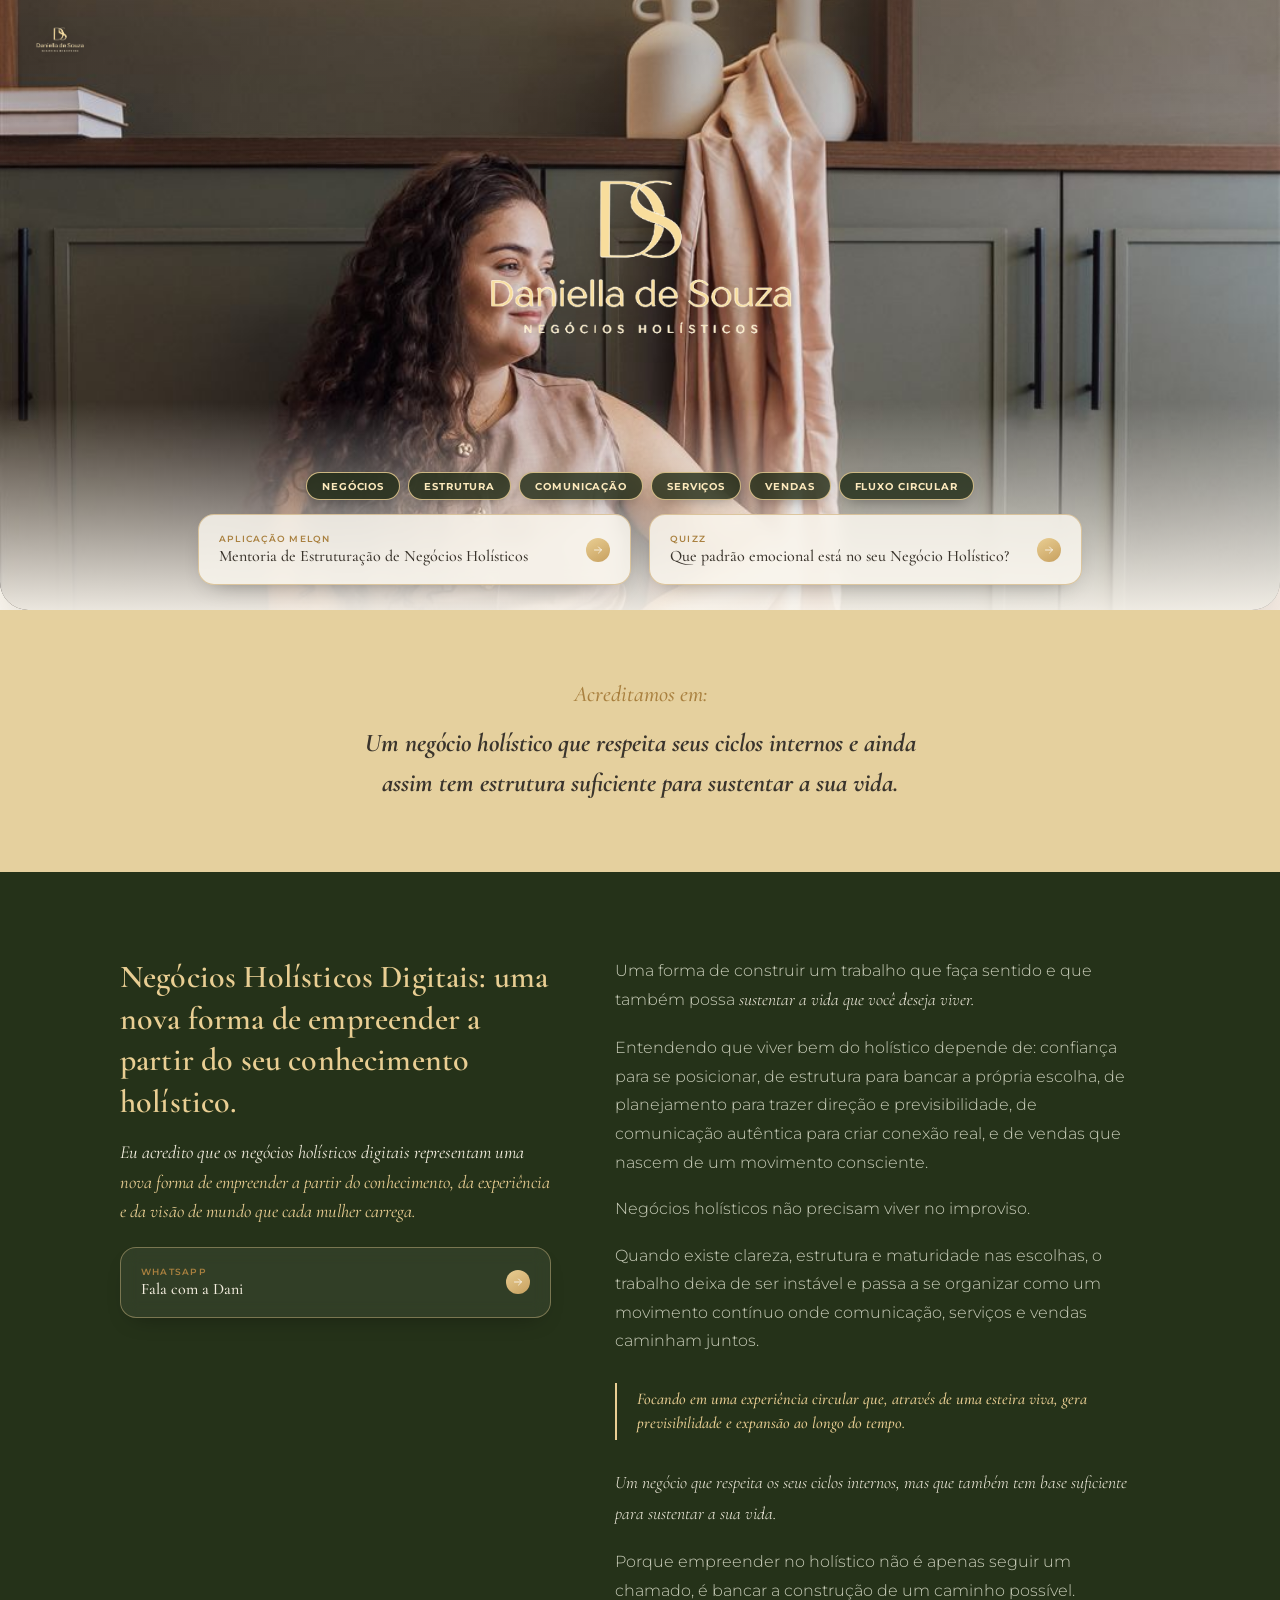
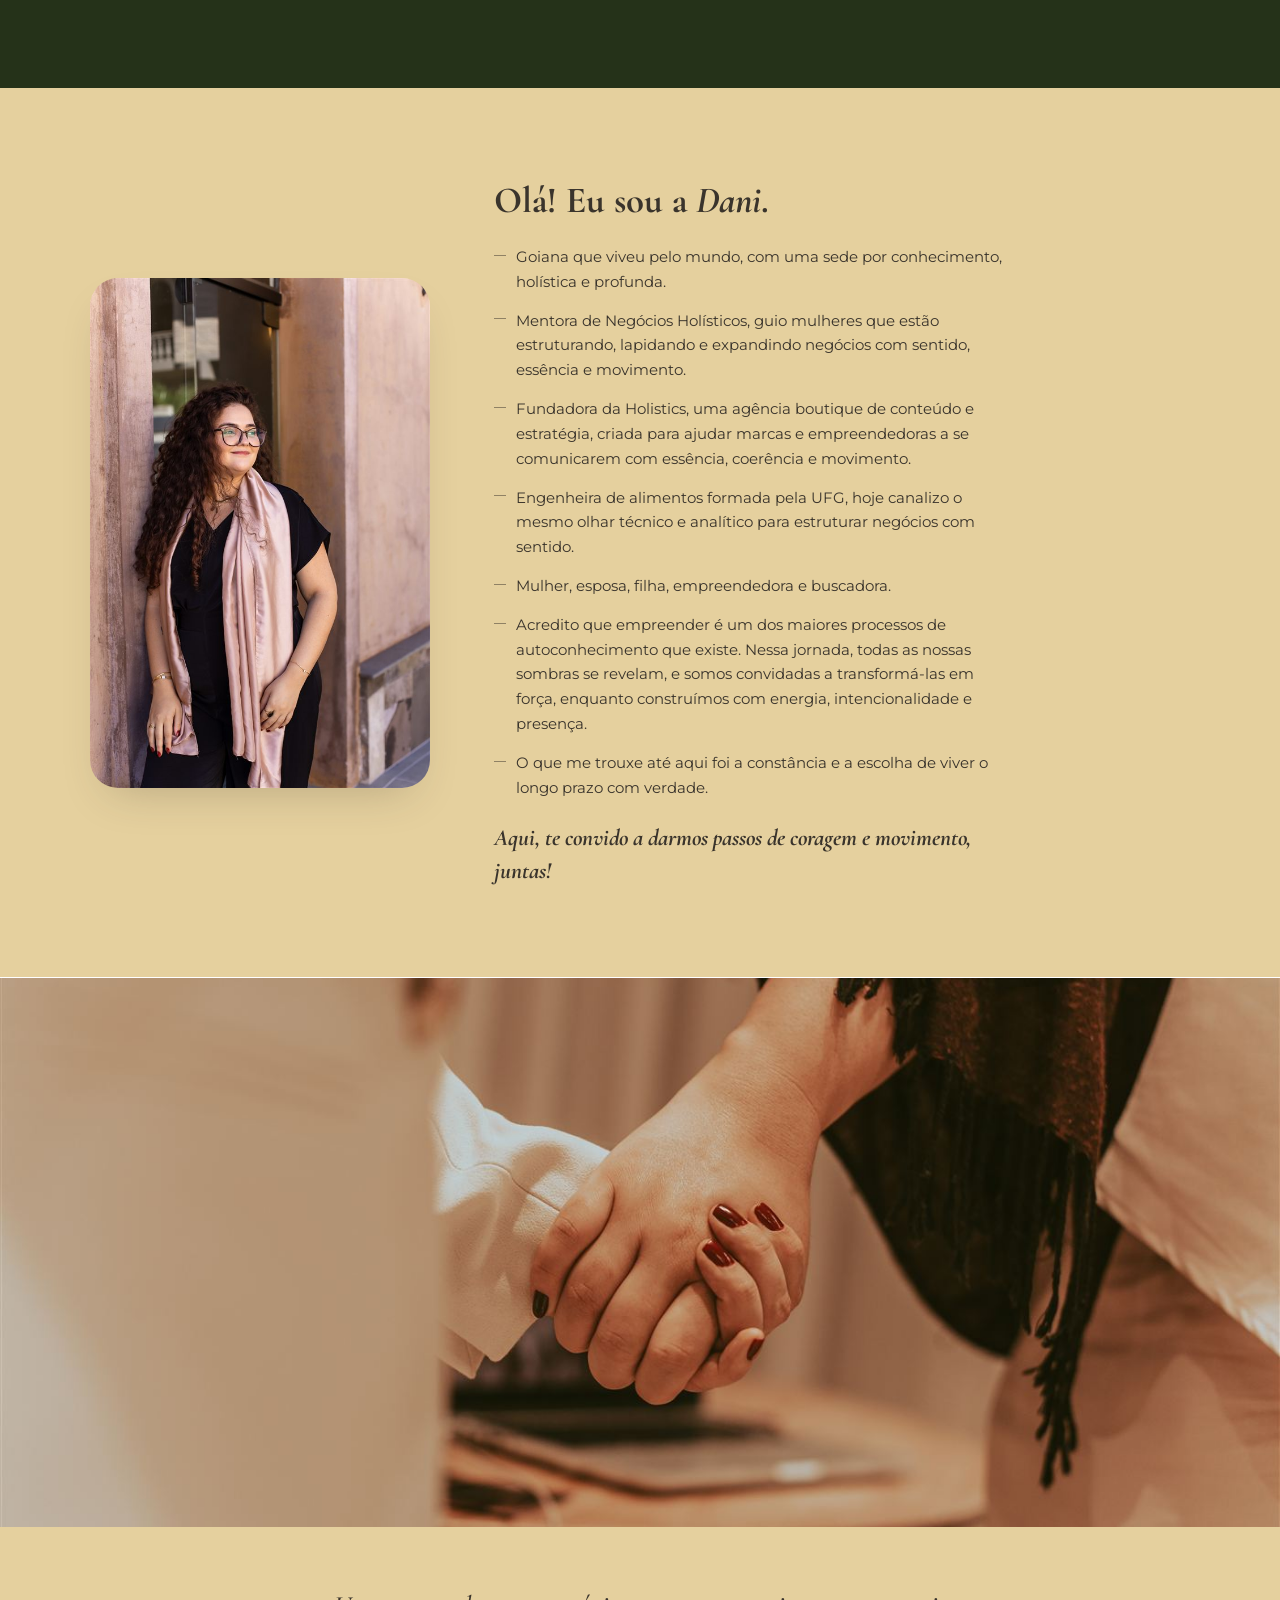
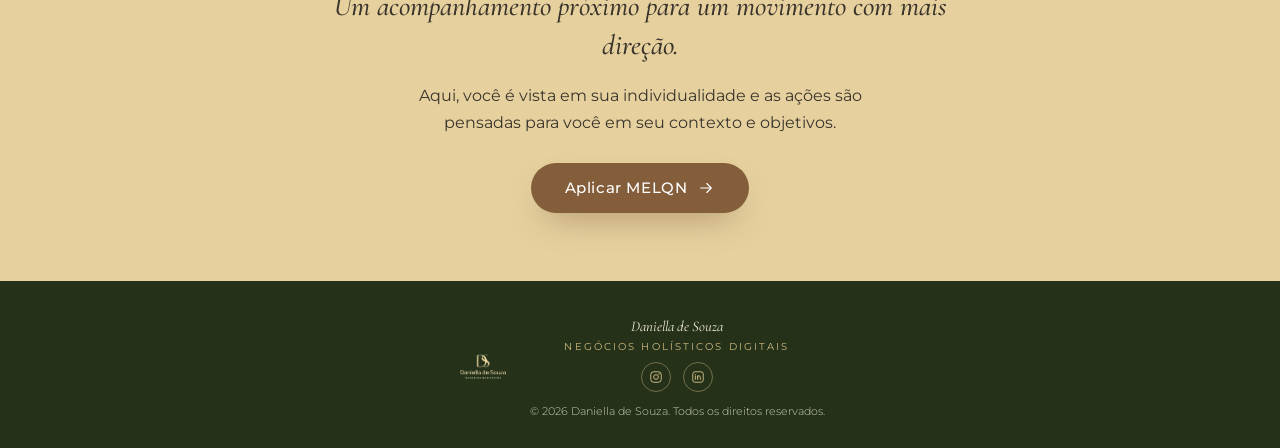
==== commit 75bc2cb8: "Ajustar texto do card do quiz" ====
--- a/home/index.html
+++ b/home/index.html
@@ -8,32 +8,32 @@
 
 <meta property="og:title" content="Daniella de Souza — Negócios Holísticos">
 <meta property="og:description" content="Um acompanhamento próximo para um movimento com mais direção.">
-<meta property="og:image" content="assets/hero.jpg">
+<meta property="og:image" content="https://www.negociosholisticos.com.br/home/assets/hero.jpg">
 <meta property="og:type" content="profile">
 <meta name="theme-color" content="#F5EFE4">
 
-<link rel="icon" type="image/png" href="assets/logo.png">
+<link rel="icon" type="image/png" href="/home/assets/logo.png">
 
 <link rel="preconnect" href="https://fonts.googleapis.com">
 <link rel="preconnect" href="https://fonts.gstatic.com" crossorigin>
 <link href="https://fonts.googleapis.com/css2?family=Cormorant+Garamond:ital,wght@0,300;0,400;0,500;0,600;0,700;1,400;1,500;1,600;1,700&family=Montserrat:wght@300;400;500;600;700&display=swap" rel="stylesheet">
 
-<link rel="stylesheet" href="css/style.css">
+<link rel="stylesheet" href="/home/css/style.css">
 </head>
 <body>
 
 <div class="backdrop" aria-hidden="true"></div>
 
-<img class="site-logo" src="assets/logo.png" alt="Daniella de Souza — Negócios Holísticos">
+<img class="site-logo" src="/home/assets/logo.png" alt="Daniella de Souza — Negócios Holísticos">
 
 <main class="page">
 
   <!-- Bloco 1 — Capa -->
   <header class="hero reveal" data-reveal>
     <div class="hero__frame">
-      <img class="hero__img" src="assets/hero.jpg" alt="Daniella de Souza" width="1067" height="1600">
+      <img class="hero__img" src="/home/assets/hero.jpg" alt="Daniella de Souza" width="1067" height="1600">
       <div class="hero__overlay"></div>
-      <img class="hero__logo" src="assets/logo.png" alt="Daniella de Souza — Negócios Holísticos">
+      <img class="hero__logo" src="/home/assets/logo.png" alt="Daniella de Souza — Negócios Holísticos">
 
       <div class="hero__overlay-content">
         <ul class="hero__keywords">
@@ -58,8 +58,8 @@
 
           <a class="link-card" href="https://www.negociosholisticos.com.br/quizz" target="_blank" rel="noopener noreferrer">
             <span class="link-card__text">
-              <span class="link-card__eyebrow">Quiz</span>
-              <span class="link-card__title">Que padrão emocional está no seu Negócio holístico</span>
+              <span class="link-card__eyebrow">Quizz</span>
+              <span class="link-card__title">Que padrão emocional está no seu Negócio Holístico?</span>
             </span>
             <span class="link-card__arrow" aria-hidden="true">
               <svg viewBox="0 0 24 24" fill="none"><path d="M5 12h14M13 6l6 6-6 6" stroke="currentColor" stroke-width="1.5" stroke-linecap="round" stroke-linejoin="round"/></svg>
@@ -117,7 +117,7 @@
   <section class="about reveal" data-reveal>
     <div class="about__inner">
       <div class="about__photo">
-        <img src="assets/perfil.jpg" alt="Daniella de Souza" width="600" height="900" loading="lazy">
+        <img src="/home/assets/perfil.jpg" alt="Daniella de Souza" width="600" height="900" loading="lazy">
       </div>
       <div class="about__text">
         <h2 class="about__title">Olá! Eu sou a <em>Dani</em>.</h2>
@@ -138,7 +138,7 @@
   <!-- Bloco 5 — CTA final -->
   <section class="final-cta reveal" data-reveal aria-label="Chamada final para ação">
     <div class="final-cta__photo">
-      <img src="assets/final.jpg" alt="Um acompanhamento próximo, mãos dadas" width="1400" height="933" loading="lazy">
+      <img src="/home/assets/final.jpg" alt="Um acompanhamento próximo, mãos dadas" width="1400" height="933" loading="lazy">
     </div>
     <div class="final-cta__content">
       <p class="final-cta__quote">Um acompanhamento próximo para um movimento com mais direção.</p>
@@ -152,7 +152,7 @@
 
   <!-- Rodapé -->
   <footer class="footer reveal" data-reveal>
-    <img class="footer__logo" src="assets/logo.png" alt="Daniella de Souza — Negócios Holísticos">
+    <img class="footer__logo" src="/home/assets/logo.png" alt="Daniella de Souza — Negócios Holísticos">
 
     <div class="footer__content">
       <p class="footer__brand">Daniella de Souza</p>
@@ -173,6 +173,6 @@
 
 </main>
 
-<script src="js/script.js"></script>
+<script src="/home/js/script.js"></script>
 </body>
 </html>
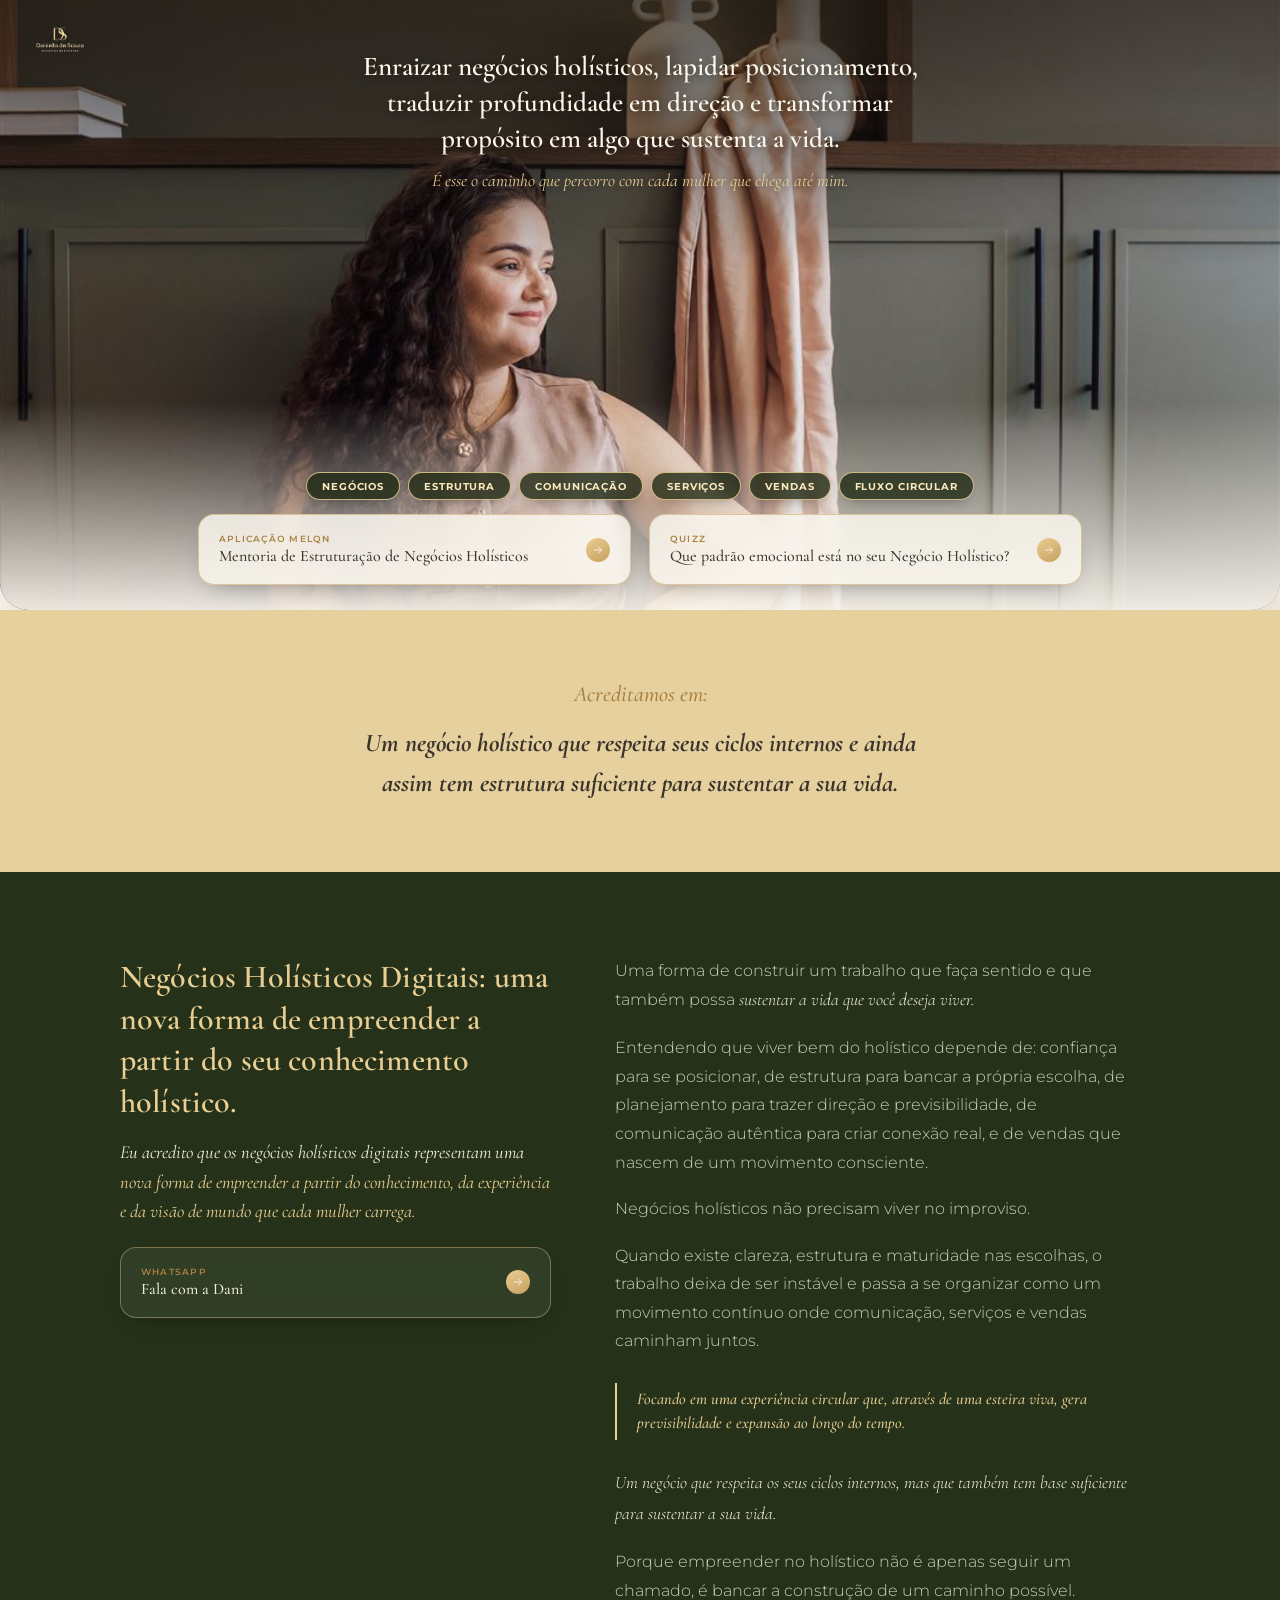
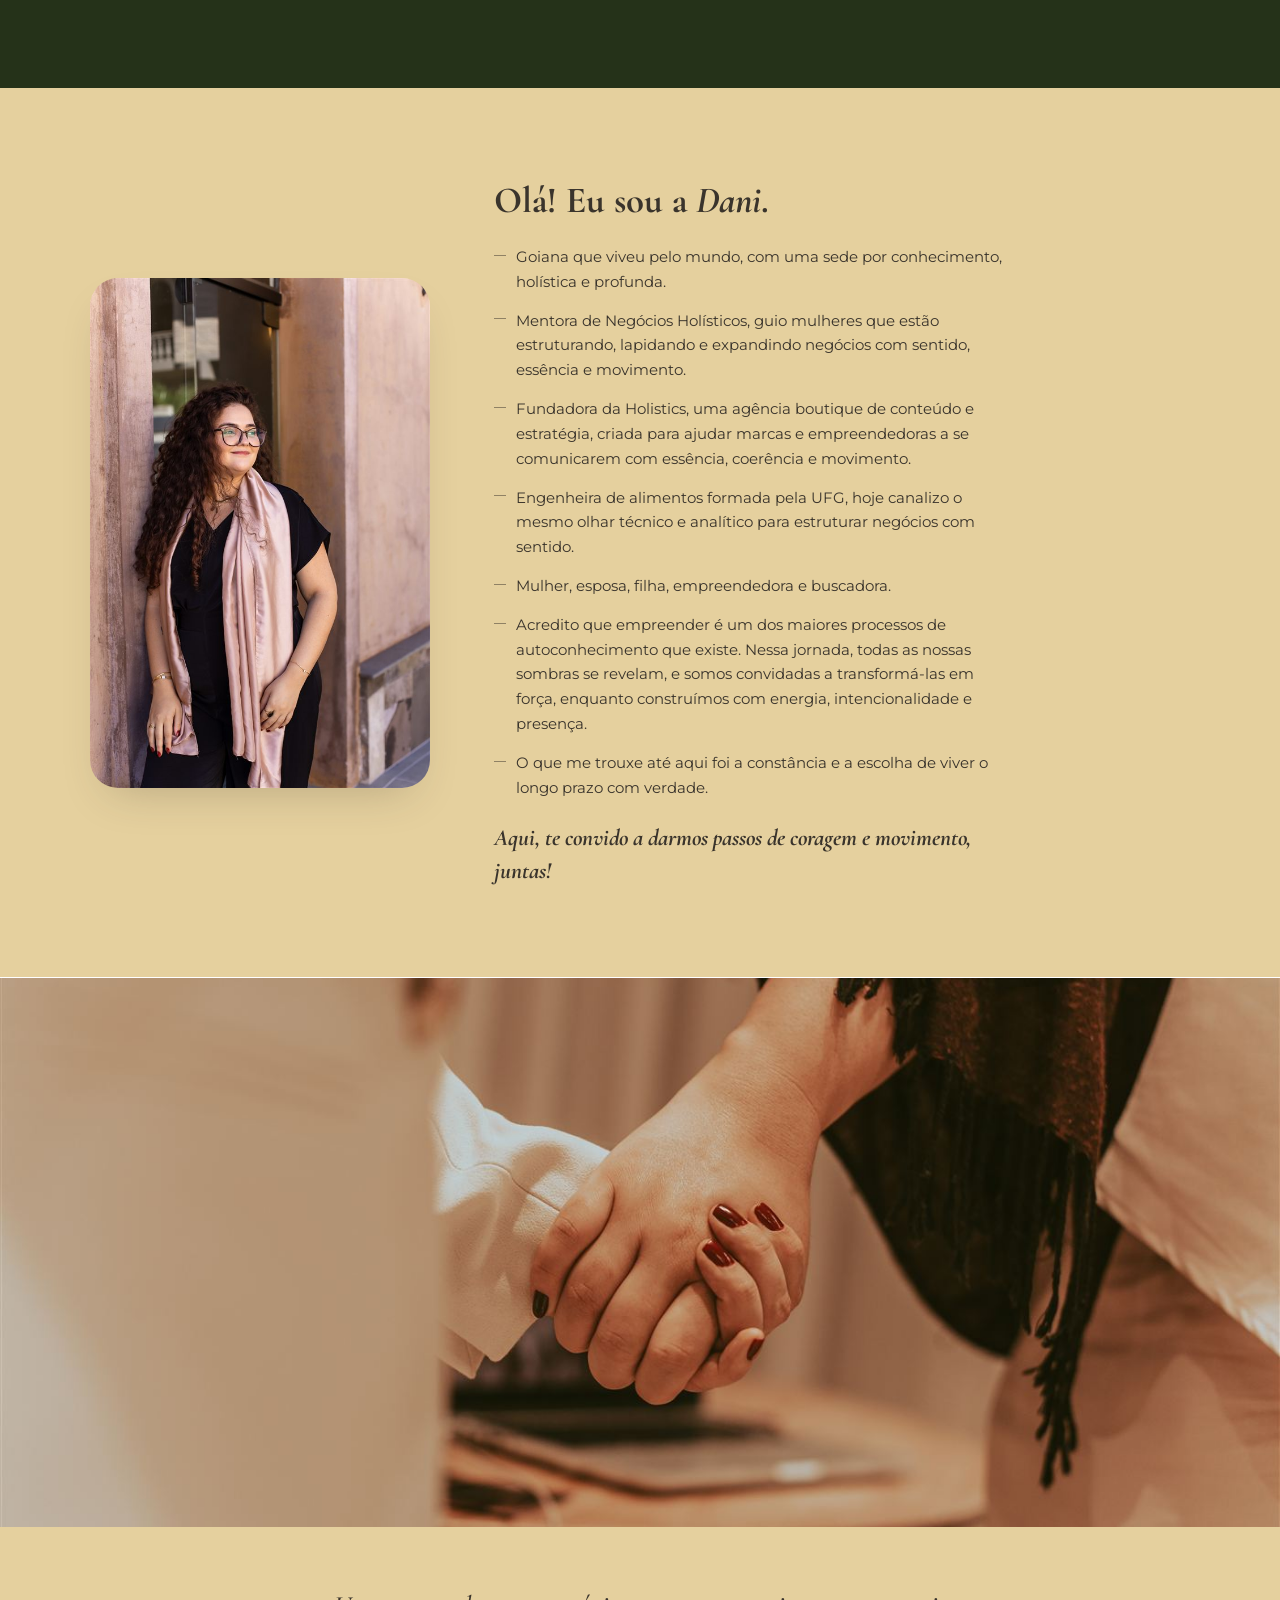
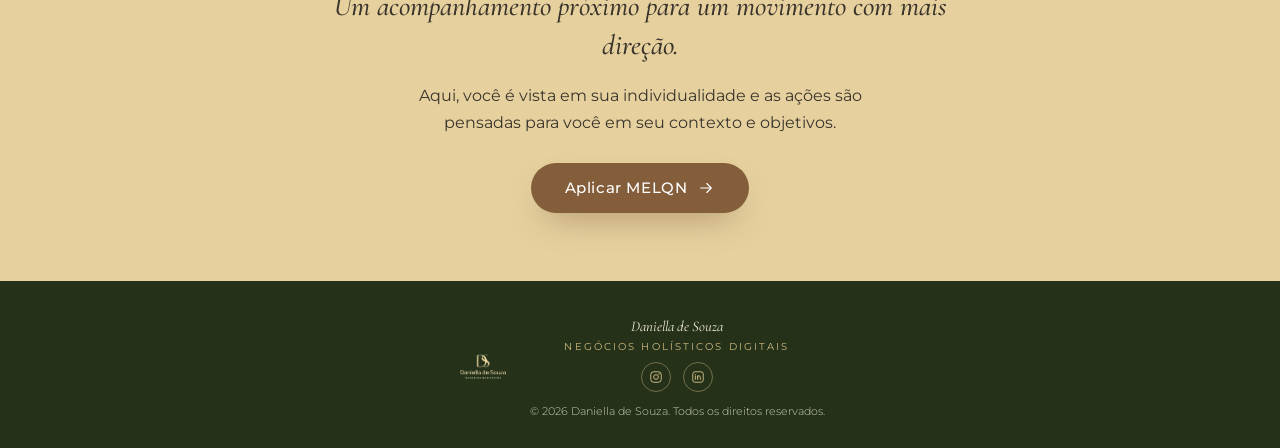
==== commit 3e5d89f6: "Substituir logo central da capa por titulo e subtitulo" ====
--- a/home/index.html
+++ b/home/index.html
@@ -33,7 +33,11 @@
     <div class="hero__frame">
       <img class="hero__img" src="/home/assets/hero.jpg" alt="Daniella de Souza" width="1067" height="1600">
       <div class="hero__overlay"></div>
-      <img class="hero__logo" src="/home/assets/logo.png" alt="Daniella de Souza — Negócios Holísticos">
+
+      <div class="hero__headline">
+        <h1 class="hero__title">Enraizar negócios holísticos, lapidar posicionamento, traduzir profundidade em direção e transformar propósito em algo que sustenta a vida.</h1>
+        <p class="hero__subtitle">É esse o caminho que percorro com cada mulher que chega até mim.</p>
+      </div>
 
       <div class="hero__overlay-content">
         <ul class="hero__keywords">
@@ -72,7 +76,7 @@
 
   <!-- Bloco 2 — Identidade -->
   <section class="block-identity reveal" data-reveal>
-    <h1 class="sr-only">Daniella de Souza — Negócios Holísticos</h1>
+    <p class="sr-only">Daniella de Souza — Negócios Holísticos</p>
     <p class="block-identity__label">Acreditamos em:</p>
     <p class="block-identity__text">Um negócio holístico que respeita seus ciclos internos e ainda assim tem estrutura suficiente para sustentar a sua vida.</p>
   </section>
--- a/home/css/style.css
+++ b/home/css/style.css
@@ -160,17 +160,38 @@
 .hero__overlay{
   position: absolute;
   inset: 0;
-  background: linear-gradient(180deg, rgba(58,52,44,0.20) 0%, rgba(58,52,44,0) 30%, rgba(58,52,44,0) 66%, rgba(250,246,238,0.92) 100%);
-}
-
-.hero__logo{
+  background: linear-gradient(180deg, rgba(18,16,11,0.62) 0%, rgba(18,16,11,0.36) 24%, rgba(58,52,44,0) 44%, rgba(58,52,44,0) 66%, rgba(250,246,238,0.92) 100%);
+}
+
+.hero__headline{
   position: absolute;
-  top: 42%;
-  left: 50%;
-  transform: translate(-50%, -50%);
-  width: clamp(260px, 74vw, 380px);
-  height: auto;
-  filter: drop-shadow(0 4px 14px rgba(0,0,0,0.28));
+  top: 7%;
+  left: 0;
+  right: 0;
+  z-index: 2;
+  padding: 0 30px;
+  text-align: center;
+}
+
+.hero__title{
+  margin: 0;
+  font-family: var(--serif);
+  font-weight: 600;
+  font-size: clamp(1.5rem, 6.6vw, 1.9rem);
+  line-height: 1.32;
+  color: #FBF6EA;
+  text-shadow: 0 2px 10px rgba(0,0,0,0.4);
+}
+
+.hero__subtitle{
+  margin: 16px 0 0;
+  font-family: var(--serif);
+  font-style: italic;
+  font-weight: 400;
+  font-size: 1rem;
+  line-height: 1.5;
+  color: var(--gold-light);
+  text-shadow: 0 1px 6px rgba(0,0,0,0.4);
 }
 
 .hero__overlay-content{
@@ -693,9 +714,16 @@
 /* ---------- Apenas mobile (celular) ---------- */
 
 @media (max-width: 559px){
-  .hero__logo{
-    width: clamp(190px, 52vw, 260px);
-    top: 21%;
+  .hero__headline{
+    top: 6%;
+  }
+
+  .hero__title{
+    font-size: clamp(1.32rem, 6.4vw, 1.62rem);
+  }
+
+  .hero__subtitle{
+    font-size: 0.92rem;
   }
 
   .position__grid{
@@ -755,8 +783,18 @@
     aspect-ratio: 4 / 3;
   }
 
-  .hero__logo{
-    width: clamp(320px, 30vw, 460px);
+  .hero__headline{
+    max-width: 680px;
+    margin: 0 auto;
+    top: 9%;
+  }
+
+  .hero__title{
+    font-size: clamp(1.8rem, 3.2vw, 2.3rem);
+  }
+
+  .hero__subtitle{
+    font-size: 1.15rem;
   }
 
   .links{
@@ -867,8 +905,18 @@
     aspect-ratio: 21 / 10;
   }
 
-  .hero__logo{
-    width: clamp(360px, 18vw, 520px);
+  .hero__headline{
+    max-width: 620px;
+    top: 8%;
+  }
+
+  .hero__title{
+    font-size: clamp(1.7rem, 2vw, 2.05rem);
+  }
+
+  .hero__subtitle{
+    font-size: 1.1rem;
+    margin-top: 12px;
   }
 
   .hero__overlay-content{
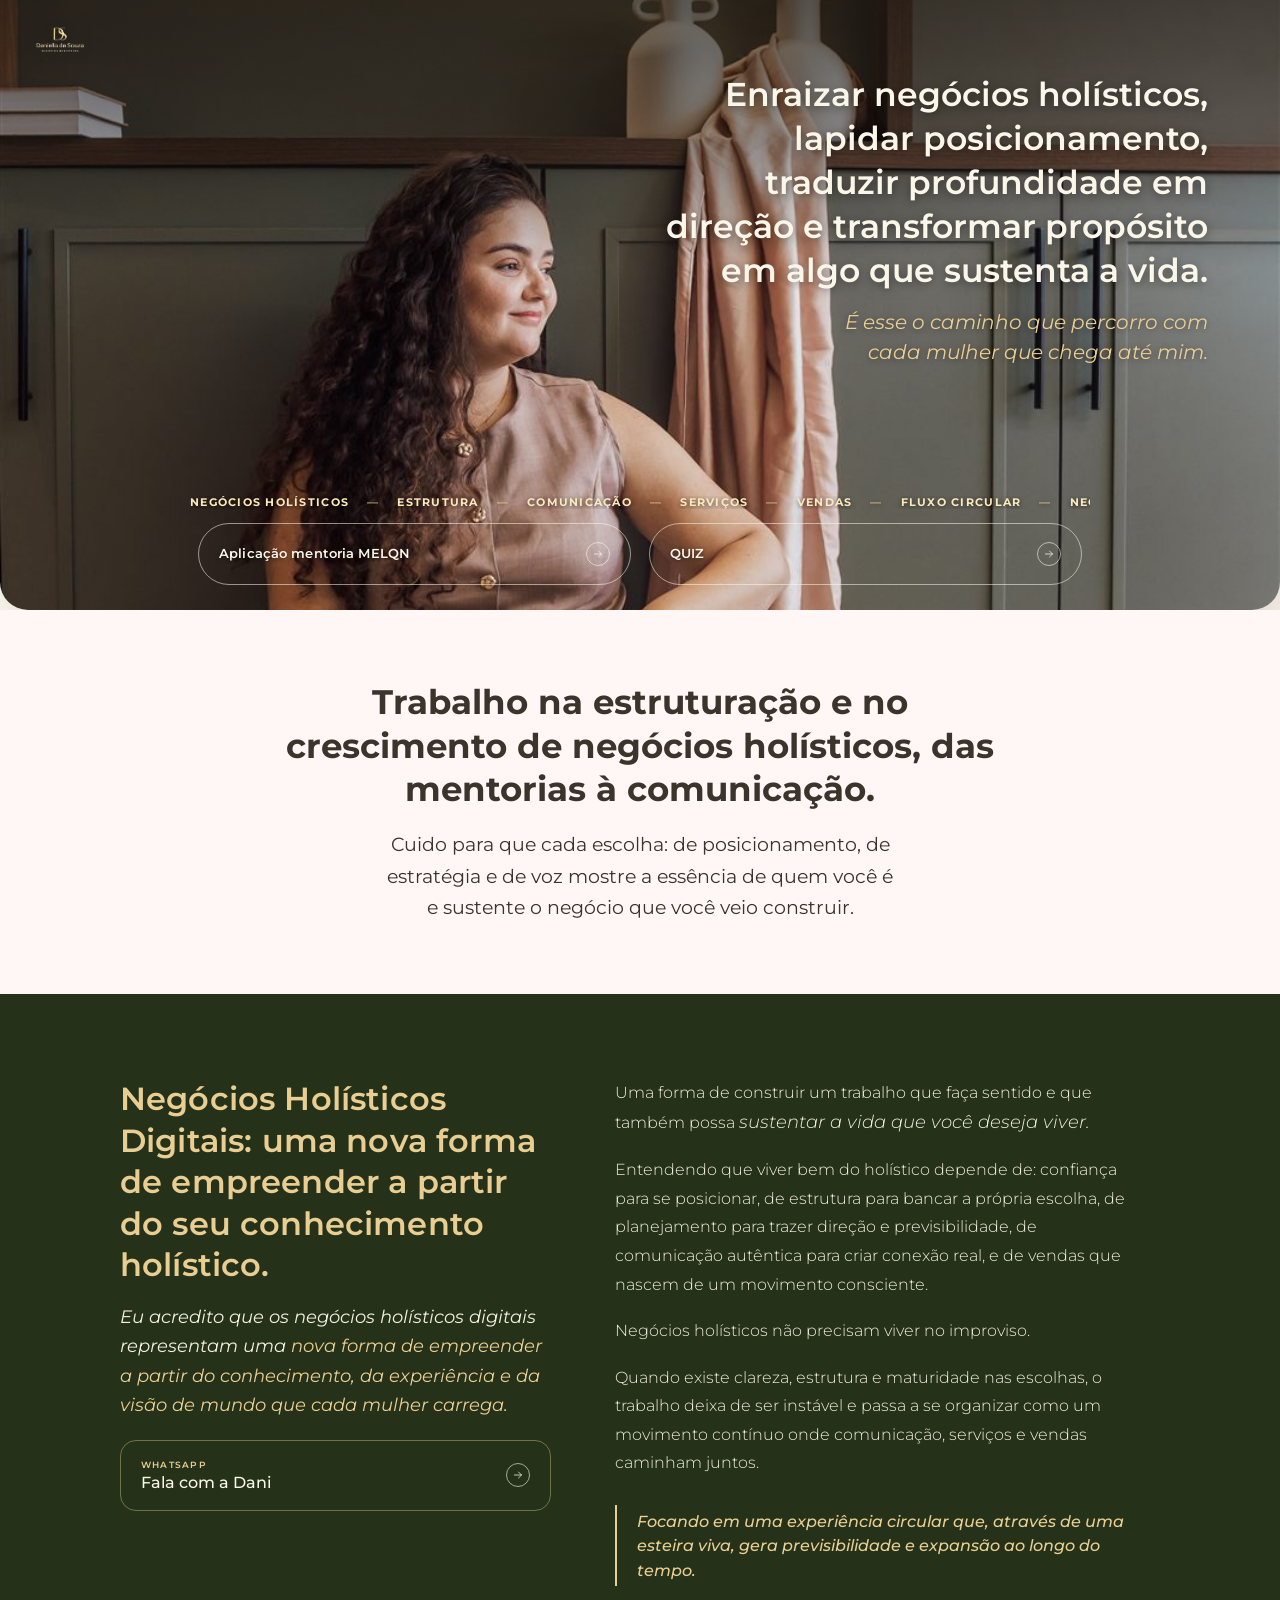
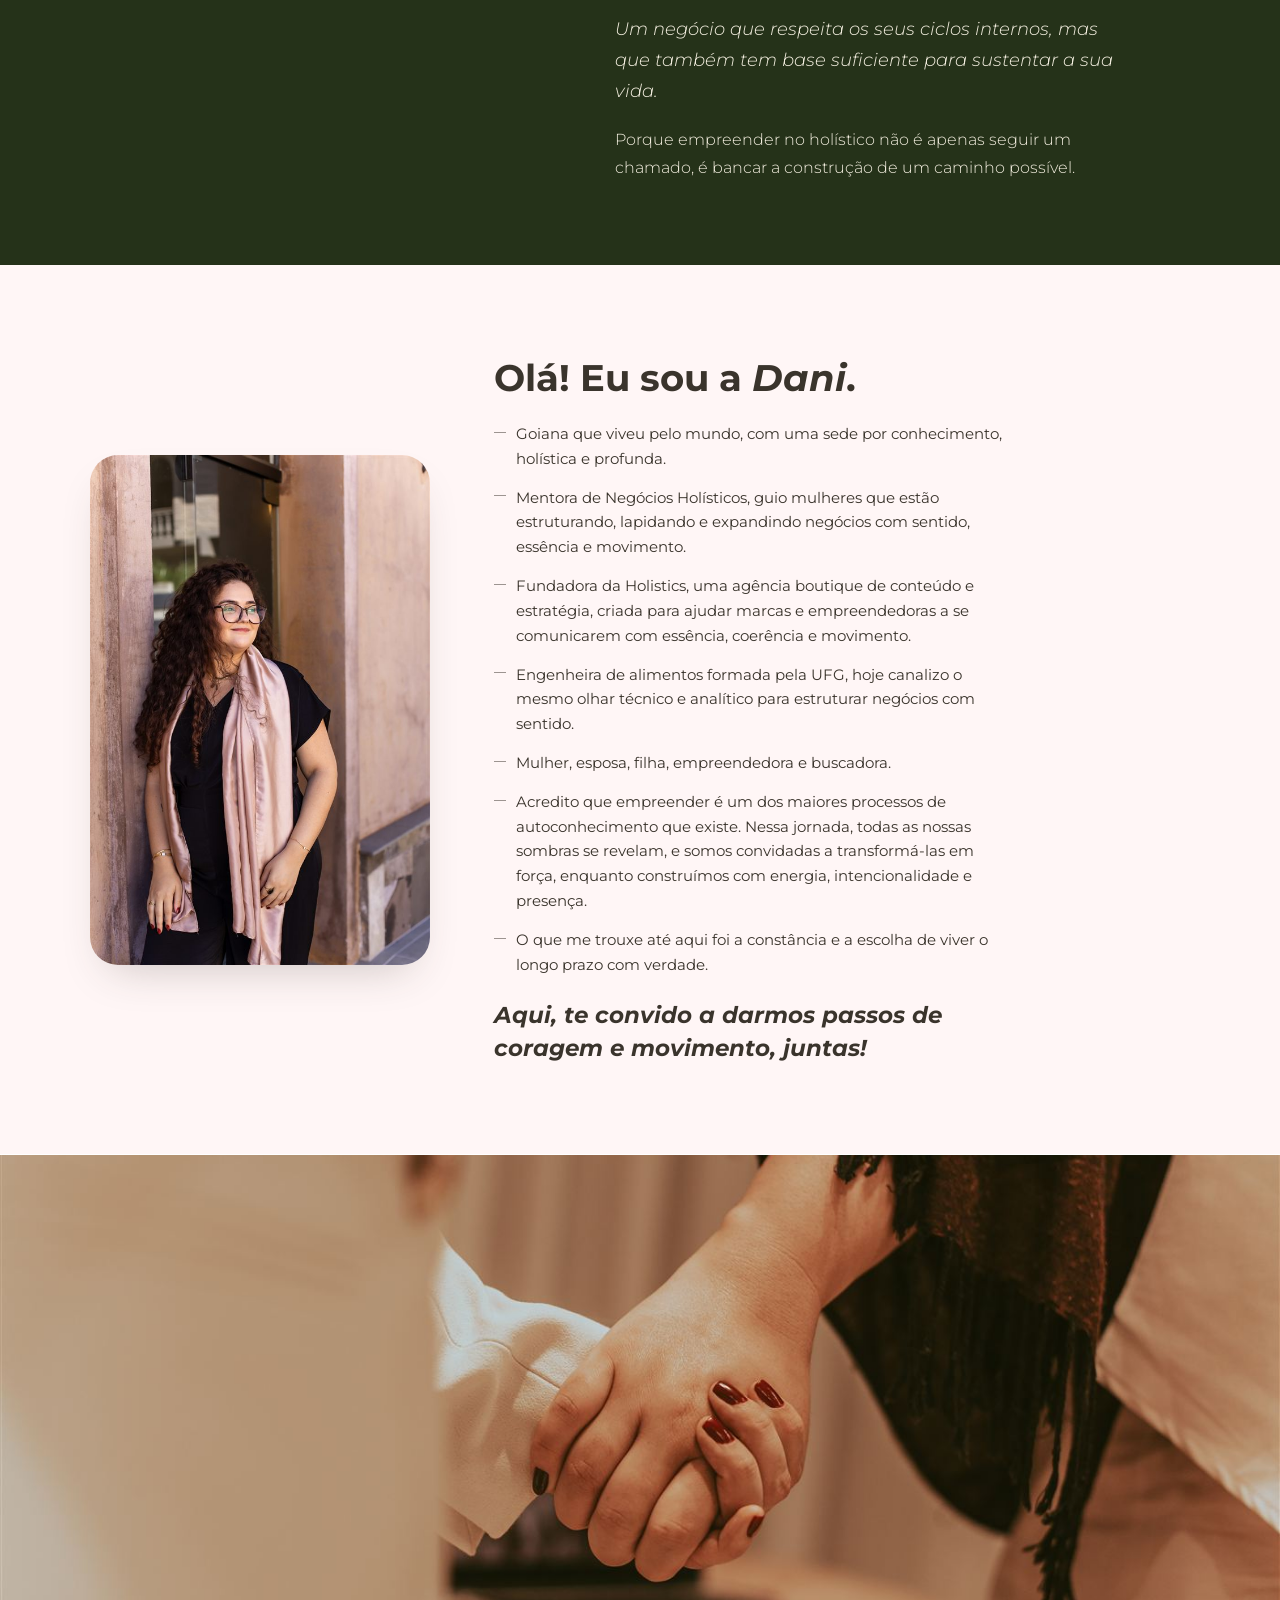
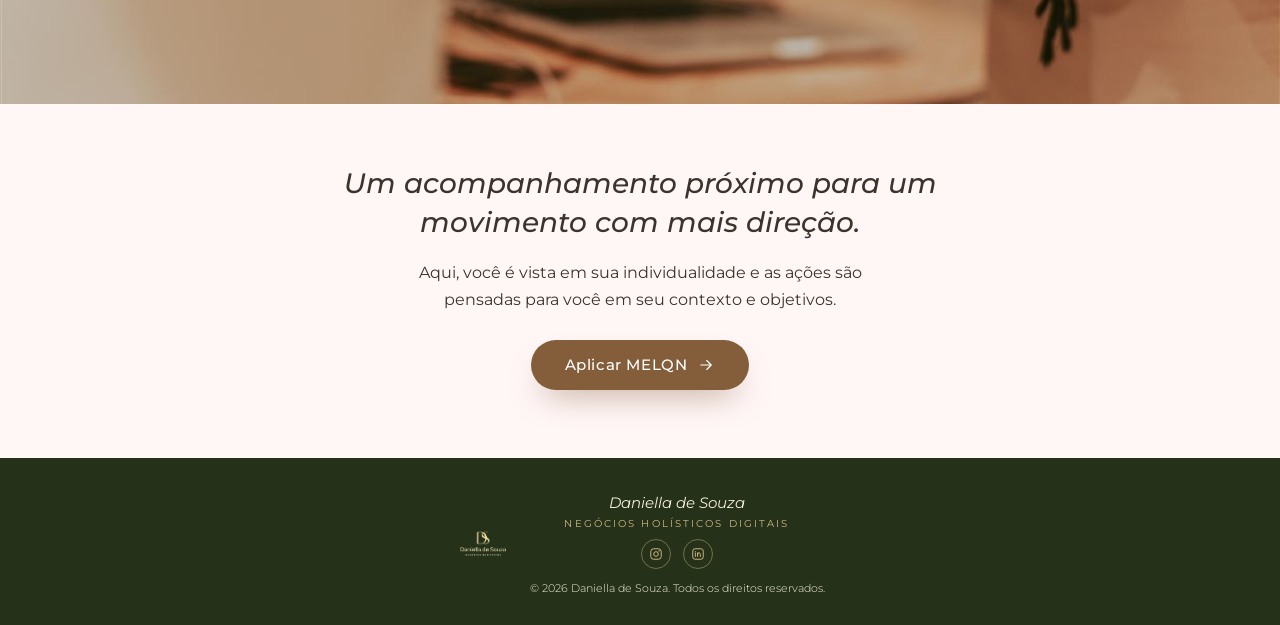
==== commit 203f73b1: "Reformular capa e blocos: titulo/subtitulo no lugar da logo, marquee sem fundo, fonte Montserrat em " ====
--- a/home/index.html
+++ b/home/index.html
@@ -16,7 +16,7 @@
 
 <link rel="preconnect" href="https://fonts.googleapis.com">
 <link rel="preconnect" href="https://fonts.gstatic.com" crossorigin>
-<link href="https://fonts.googleapis.com/css2?family=Cormorant+Garamond:ital,wght@0,300;0,400;0,500;0,600;0,700;1,400;1,500;1,600;1,700&family=Montserrat:wght@300;400;500;600;700&display=swap" rel="stylesheet">
+<link href="https://fonts.googleapis.com/css2?family=Montserrat:ital,wght@0,300;0,400;0,500;0,600;0,700;1,300;1,400;1,500;1,600;1,700&display=swap" rel="stylesheet">
 
 <link rel="stylesheet" href="/home/css/style.css">
 </head>
@@ -40,31 +40,33 @@
       </div>
 
       <div class="hero__overlay-content">
-        <ul class="hero__keywords">
-          <li>Negócios</li>
-          <li>Estrutura</li>
-          <li>Comunicação</li>
-          <li>Serviços</li>
-          <li>Vendas</li>
-          <li>Fluxo circular</li>
-        </ul>
+        <div class="hero__marquee" aria-hidden="true">
+          <ul class="hero__marquee-track">
+            <li>Negócios Holísticos</li>
+            <li>Estrutura</li>
+            <li>Comunicação</li>
+            <li>Serviços</li>
+            <li>Vendas</li>
+            <li>Fluxo circular</li>
+            <li>Negócios Holísticos</li>
+            <li>Estrutura</li>
+            <li>Comunicação</li>
+            <li>Serviços</li>
+            <li>Vendas</li>
+            <li>Fluxo circular</li>
+          </ul>
+        </div>
 
         <nav class="links" aria-label="Links">
-          <a class="link-card" href="https://form.respondi.app/4OefcduW" target="_blank" rel="noopener noreferrer">
-            <span class="link-card__text">
-              <span class="link-card__eyebrow">Aplicação MELQN</span>
-              <span class="link-card__title">Mentoria de Estruturação de Negócios Holísticos</span>
-            </span>
+          <a class="link-card link-card--clean" href="https://form.respondi.app/4OefcduW" target="_blank" rel="noopener noreferrer">
+            <span class="link-card__title">Aplicação mentoria MELQN</span>
             <span class="link-card__arrow" aria-hidden="true">
               <svg viewBox="0 0 24 24" fill="none"><path d="M5 12h14M13 6l6 6-6 6" stroke="currentColor" stroke-width="1.5" stroke-linecap="round" stroke-linejoin="round"/></svg>
             </span>
           </a>
 
-          <a class="link-card" href="https://www.negociosholisticos.com.br/quizz" target="_blank" rel="noopener noreferrer">
-            <span class="link-card__text">
-              <span class="link-card__eyebrow">Quizz</span>
-              <span class="link-card__title">Que padrão emocional está no seu Negócio Holístico?</span>
-            </span>
+          <a class="link-card link-card--clean" href="https://www.negociosholisticos.com.br/quizz" target="_blank" rel="noopener noreferrer">
+            <span class="link-card__title">QUIZ</span>
             <span class="link-card__arrow" aria-hidden="true">
               <svg viewBox="0 0 24 24" fill="none"><path d="M5 12h14M13 6l6 6-6 6" stroke="currentColor" stroke-width="1.5" stroke-linecap="round" stroke-linejoin="round"/></svg>
             </span>
@@ -77,8 +79,8 @@
   <!-- Bloco 2 — Identidade -->
   <section class="block-identity reveal" data-reveal>
     <p class="sr-only">Daniella de Souza — Negócios Holísticos</p>
-    <p class="block-identity__label">Acreditamos em:</p>
-    <p class="block-identity__text">Um negócio holístico que respeita seus ciclos internos e ainda assim tem estrutura suficiente para sustentar a sua vida.</p>
+    <h2 class="block-identity__title">Trabalho na estruturação e no crescimento de negócios holísticos, das mentorias à comunicação.</h2>
+    <p class="block-identity__text">Cuido para que cada escolha: de posicionamento, de estratégia e de voz mostre a essência de quem você é e sustente o negócio que você veio construir.</p>
   </section>
 
   <!-- Bloco 3 — Posicionamento -->
--- a/home/css/style.css
+++ b/home/css/style.css
@@ -15,16 +15,13 @@
   --rose:         #C98F6D;
   --white:        #FFFFFF;
 
-  --block-gold:   #E5D09E;
+  --block-gold:   #FFF6F6;
   --block-dark:   #253219;
   --dark-text:    #F3EEDF;
   --dark-text-soft: #C9CDB9;
 
-  /* "The Seasons" é uma fonte paga (não incluída no projeto).
-     Assim que os arquivos licenciados forem adicionados em assets/fonts,
-     basta declarar um @font-face "The Seasons" que ela entra automaticamente aqui. */
-  --display: 'The Seasons', 'Cormorant Garamond', 'Times New Roman', serif;
-  --serif: 'Cormorant Garamond', 'Times New Roman', serif;
+  --display: 'Montserrat', 'Helvetica Neue', Arial, sans-serif;
+  --serif: 'Montserrat', 'Helvetica Neue', Arial, sans-serif;
   --sans:  'Montserrat', 'Helvetica Neue', Arial, sans-serif;
 
   --radius-lg: 28px;
@@ -160,7 +157,7 @@
 .hero__overlay{
   position: absolute;
   inset: 0;
-  background: linear-gradient(180deg, rgba(18,16,11,0.62) 0%, rgba(18,16,11,0.36) 24%, rgba(58,52,44,0) 44%, rgba(58,52,44,0) 66%, rgba(250,246,238,0.92) 100%);
+  background: linear-gradient(180deg, rgba(18,16,11,0.62) 0%, rgba(18,16,11,0.36) 24%, rgba(58,52,44,0) 44%, rgba(58,52,44,0) 100%);
 }
 
 .hero__headline{
@@ -181,6 +178,7 @@
   line-height: 1.32;
   color: #FBF6EA;
   text-shadow: 0 2px 10px rgba(0,0,0,0.4);
+  text-wrap: balance;
 }
 
 .hero__subtitle{
@@ -190,6 +188,7 @@
   font-weight: 400;
   font-size: 1rem;
   line-height: 1.5;
+  text-wrap: balance;
   color: var(--gold-light);
   text-shadow: 0 1px 6px rgba(0,0,0,0.4);
 }
@@ -206,32 +205,54 @@
   gap: 14px;
 }
 
-.hero__keywords{
+.hero__marquee{
+  width: 100%;
+  overflow: hidden;
+}
+
+.hero__marquee-track{
+  display: flex;
+  align-items: center;
+  width: max-content;
   margin: 0;
-  padding: 0 18px;
+  padding: 0;
   list-style: none;
-  display: flex;
-  flex-wrap: wrap;
-  align-items: center;
-  justify-content: center;
-  gap: 8px;
-}
-
-.hero__keywords li{
-  padding: 7px 15px;
-  border-radius: 999px;
-  background: rgba(29, 40, 19, 0.78);
-  border: 1px solid rgba(233, 206, 147, 0.85);
-  backdrop-filter: blur(8px);
-  -webkit-backdrop-filter: blur(8px);
-  box-shadow: 0 6px 16px -8px rgba(0,0,0,0.5);
+  animation: hero-marquee 20s linear infinite;
+}
+
+.hero__marquee:hover .hero__marquee-track{
+  animation-play-state: paused;
+}
+
+.hero__marquee-track li{
+  display: flex;
+  align-items: center;
   font-family: var(--sans);
   font-weight: 700;
-  font-size: 0.62rem;
-  letter-spacing: 0.09em;
+  font-size: 0.66rem;
+  letter-spacing: 0.12em;
   text-transform: uppercase;
   color: #FCE9BC;
+  text-shadow: 0 1px 5px rgba(0,0,0,0.6);
   white-space: nowrap;
+}
+
+.hero__marquee-track li::after{
+  content: "—";
+  margin: 0 18px;
+  color: var(--gold-light);
+  opacity: 0.7;
+}
+
+@media (prefers-reduced-motion: reduce){
+  .hero__marquee-track{
+    animation: none;
+  }
+}
+
+@keyframes hero-marquee{
+  from{ transform: translateX(0); }
+  to{ transform: translateX(-50%); }
 }
 
 /* ---------- Link cards (CTA da capa) ---------- */
@@ -256,20 +277,16 @@
   border-radius: 16px;
   text-decoration: none;
   color: var(--ink);
-  background: rgba(250, 246, 238, 0.85);
-  border: 1px solid rgba(199, 160, 95, 0.55);
-  backdrop-filter: blur(8px);
-  -webkit-backdrop-filter: blur(8px);
-  box-shadow: 0 10px 24px -14px rgba(0,0,0,0.45);
-  transition: background-color 260ms ease, transform 260ms ease, box-shadow 260ms ease, border-color 260ms ease;
+  background: transparent;
+  border: 1px solid rgba(251, 246, 234, 0.55);
+  transition: background-color 260ms ease, transform 260ms ease, border-color 260ms ease;
 }
 
 .link-card:hover,
 .link-card:focus-visible{
-  background: var(--block-gold);
+  background: rgba(251, 246, 234, 0.1);
   transform: translateY(-3px);
-  border-color: var(--gold);
-  box-shadow: 0 20px 38px -16px rgba(169, 128, 63, 0.45);
+  border-color: var(--gold-light);
 }
 
 .link-card:active{
@@ -288,7 +305,7 @@
   font-size: 0.55rem;
   letter-spacing: 0.14em;
   text-transform: uppercase;
-  color: var(--gold-deep);
+  color: var(--gold-light);
 }
 
 .link-card__title{
@@ -296,28 +313,34 @@
   font-weight: 500;
   font-size: 0.8rem;
   line-height: 1.2;
-  color: var(--ink);
+  color: #FBF6EA;
+  text-shadow: 0 1px 4px rgba(0,0,0,0.5);
+}
+
+.link-card--clean{
+  border-radius: 999px;
+  padding: 13px 18px;
+}
+
+.link-card--clean .link-card__title{
+  font-weight: 600;
+  font-size: 0.82rem;
+  letter-spacing: 0.01em;
 }
 
 .link-card--on-dark{
-  background: rgba(255, 255, 255, 0.06);
   border-color: rgba(233, 206, 147, 0.4);
   margin-top: 4px;
 }
 
 .link-card--on-dark .link-card__title{
-  color: var(--dark-text);
+  text-shadow: none;
 }
 
 .link-card--on-dark:hover,
 .link-card--on-dark:focus-visible{
-  background: rgba(233, 206, 147, 0.16);
+  background: rgba(233, 206, 147, 0.12);
   border-color: var(--gold-light);
-  box-shadow: 0 20px 38px -16px rgba(0, 0, 0, 0.45);
-}
-
-.link-card--on-dark:hover .link-card__title{
-  color: var(--dark-text);
 }
 
 .link-card__arrow{
@@ -328,15 +351,17 @@
   width: 24px;
   height: 24px;
   border-radius: 50%;
-  background: linear-gradient(150deg, var(--gold-light), var(--gold));
-  color: var(--white);
-  transition: transform 260ms ease;
+  background: transparent;
+  border: 1px solid rgba(251, 246, 234, 0.6);
+  color: #FBF6EA;
+  transition: transform 260ms ease, border-color 260ms ease;
 }
 
 .link-card__arrow svg{ width: 12px; height: 12px; }
 
 .link-card:hover .link-card__arrow{
   transform: translateX(3px);
+  border-color: var(--gold-light);
 }
 
 /* ---------- Bloco 2 — Identidade ---------- */
@@ -349,23 +374,23 @@
   background: var(--block-gold);
 }
 
-.block-identity__label{
-  margin: 0;
-  font-family: var(--serif);
-  font-style: italic;
-  font-weight: 500;
-  font-size: 1.2rem;
-  color: var(--gold-deep);
+.block-identity__title{
+  margin: 0 auto;
+  max-width: 480px;
+  font-family: var(--serif);
+  font-weight: 700;
+  font-size: clamp(1.5rem, 6vw, 2rem);
+  line-height: 1.3;
+  color: var(--ink);
 }
 
 .block-identity__text{
-  margin: 16px auto 0;
-  max-width: 380px;
-  font-family: var(--serif);
-  font-weight: 700;
-  font-style: italic;
-  font-size: 1.34rem;
-  line-height: 1.55;
+  margin: 18px auto 0;
+  max-width: 400px;
+  font-family: var(--sans);
+  font-weight: 400;
+  font-size: 1.05rem;
+  line-height: 1.65;
   color: var(--ink);
 }
 
@@ -434,7 +459,7 @@
   font-weight: 300;
   font-size: 0.96rem;
   line-height: 1.75;
-  color: var(--dark-text-soft);
+  color: var(--dark-text);
 }
 
 .position__body em{
@@ -708,7 +733,7 @@
   font-family: var(--sans);
   font-weight: 300;
   font-size: 0.68rem;
-  color: var(--dark-text-soft);
+  color: var(--dark-text);
 }
 
 /* ---------- Apenas mobile (celular) ---------- */
@@ -784,17 +809,20 @@
   }
 
   .hero__headline{
-    max-width: 680px;
-    margin: 0 auto;
+    max-width: 640px;
+    margin: 0 0 0 auto;
     top: 9%;
+    text-align: right;
+    padding-left: 40px;
+    padding-right: 56px;
   }
 
   .hero__title{
-    font-size: clamp(1.8rem, 3.2vw, 2.3rem);
+    font-size: clamp(2.1rem, 3.8vw, 2.7rem);
   }
 
   .hero__subtitle{
-    font-size: 1.15rem;
+    font-size: 1.3rem;
   }
 
   .links{
@@ -814,13 +842,14 @@
     padding: 64px 56px;
   }
 
-  .block-identity__label{
-    font-size: 1.3rem;
+  .block-identity__title{
+    max-width: 640px;
+    font-size: clamp(1.9rem, 3vw, 2.4rem);
   }
 
   .block-identity__text{
     max-width: 480px;
-    font-size: 1.5rem;
+    font-size: 1.15rem;
   }
 
   .position{
@@ -906,17 +935,21 @@
   }
 
   .hero__headline{
-    max-width: 620px;
-    top: 8%;
+    max-width: 680px;
+    margin: 0 0 0 auto;
+    top: 12%;
+    text-align: right;
+    padding-left: 40px;
+    padding-right: 72px;
   }
 
   .hero__title{
-    font-size: clamp(1.7rem, 2vw, 2.05rem);
+    font-size: clamp(2rem, 2.6vw, 2.5rem);
   }
 
   .hero__subtitle{
-    font-size: 1.1rem;
-    margin-top: 12px;
+    font-size: 1.25rem;
+    margin-top: 14px;
   }
 
   .hero__overlay-content{
@@ -935,13 +968,14 @@
     padding: 70px 56px;
   }
 
-  .block-identity__label{
-    font-size: 1.4rem;
+  .block-identity__title{
+    max-width: 720px;
+    font-size: clamp(2.1rem, 2.6vw, 2.6rem);
   }
 
   .block-identity__text{
-    max-width: 580px;
-    font-size: 1.6rem;
+    max-width: 520px;
+    font-size: 1.2rem;
   }
 
   .position__grid{
